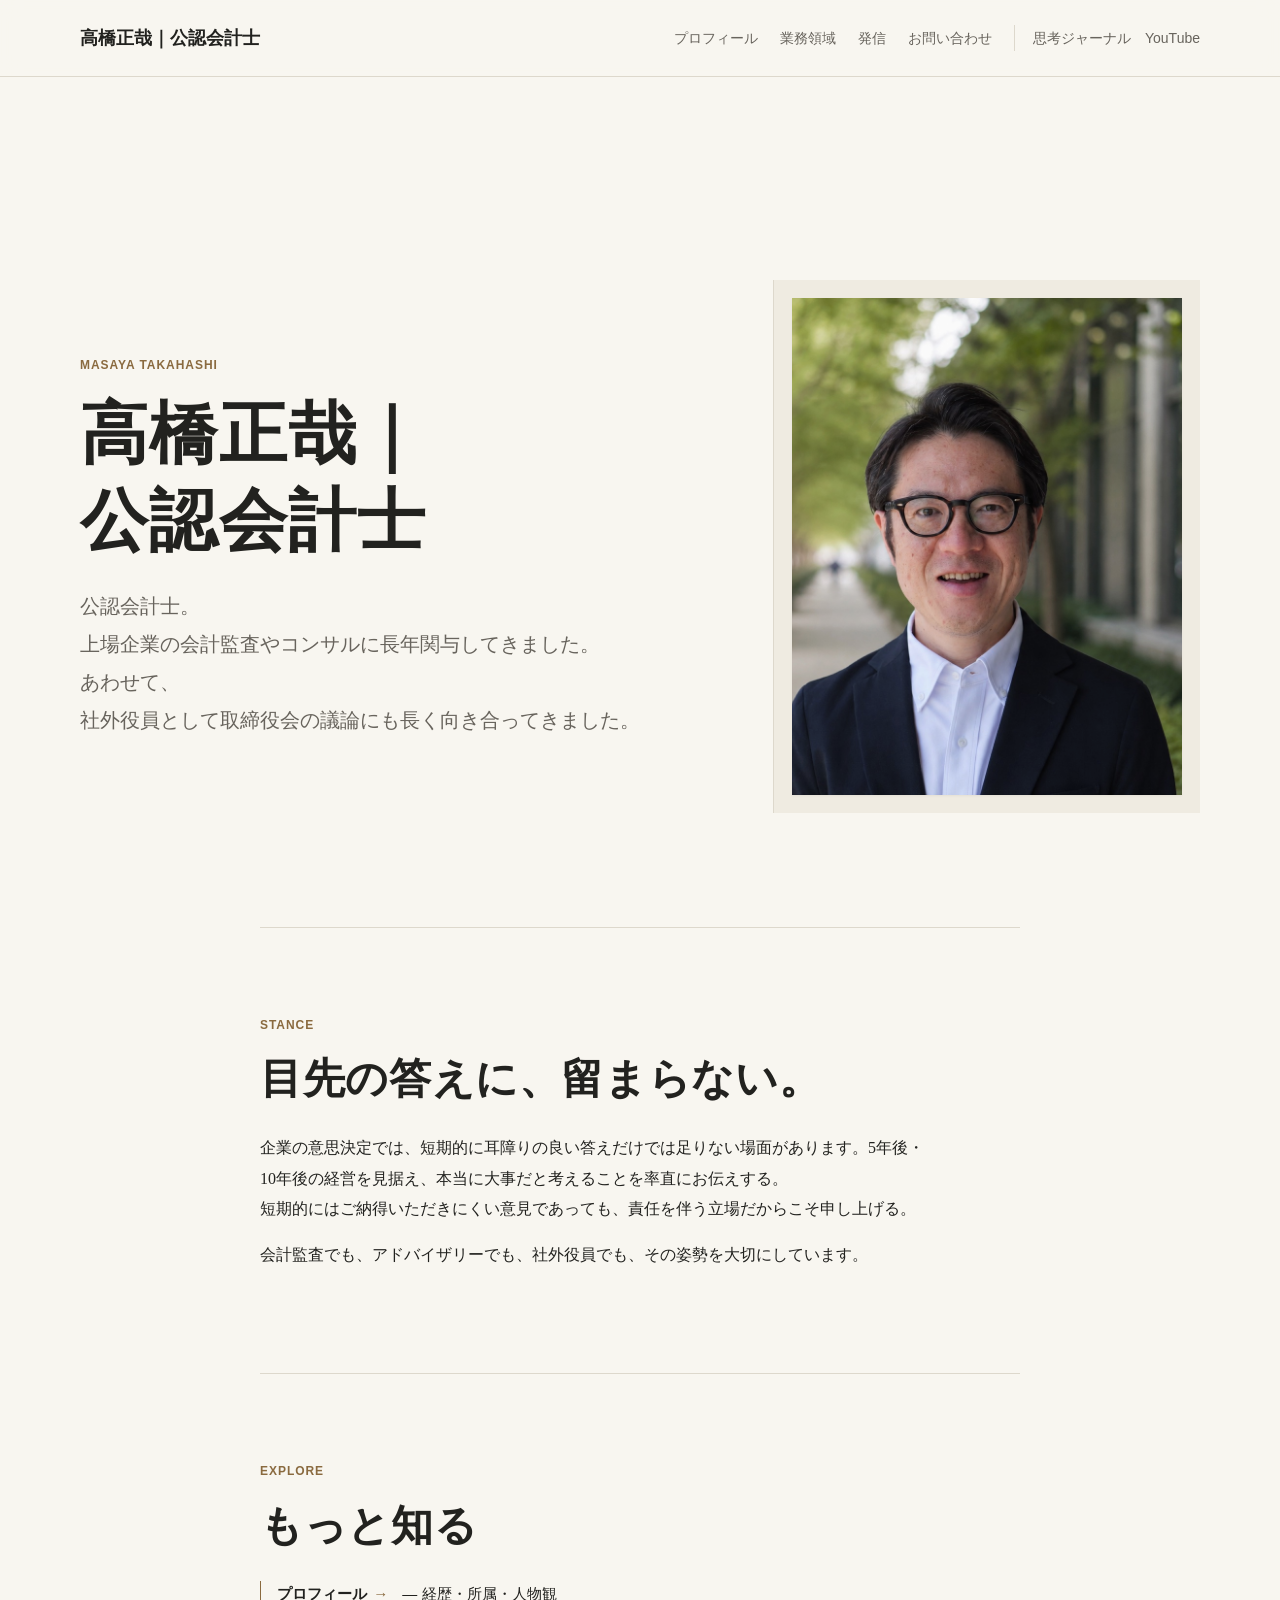
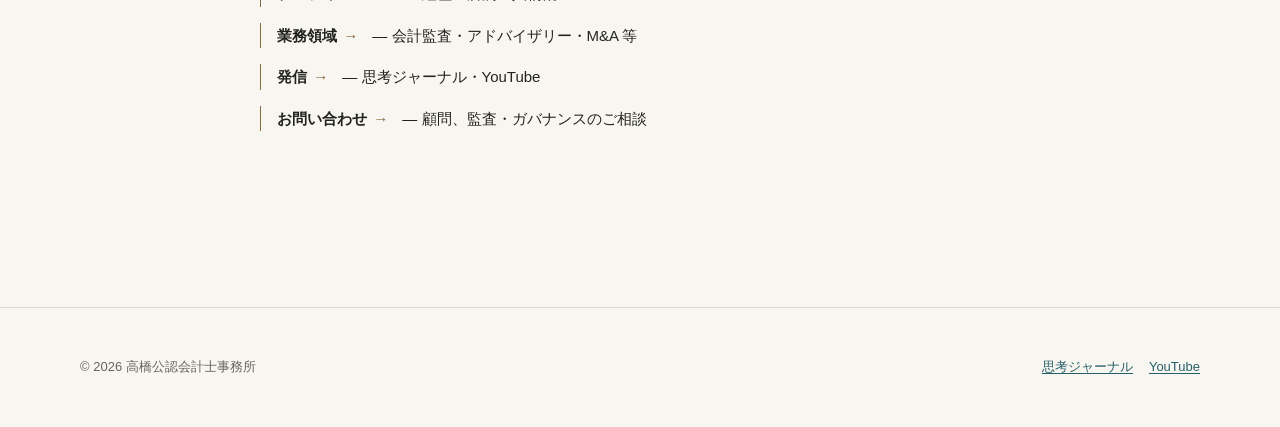
==== index.html @ 7192d239 "OGP画像追加" ====
<!DOCTYPE html>
<html lang="ja">
<head>
  <meta charset="UTF-8">
  <meta name="viewport" content="width=device-width, initial-scale=1.0">
  <meta name="description" content="公認会計士・高橋正哉の公式サイト。上場企業の会計監査やコンサルに長年関与してきました。あわせて、社外役員として取締役会の議論にも長く向き合ってきました。">
  <meta name="author" content="高橋正哉">
  <meta property="og:site_name" content="高橋正哉｜公認会計士">
  <meta property="og:type" content="website">
  <meta property="og:title" content="高橋正哉｜公認会計士">
  <meta property="og:description" content="公認会計士・高橋正哉の公式サイト。上場企業の会計監査やコンサルに長年関与してきました。あわせて、社外役員として取締役会の議論にも長く向き合ってきました。">
  <meta property="og:url" content="https://www.cpa-tm.com/">
  <meta property="og:image" content="https://www.cpa-tm.com/assets/img/ogp-default.png">
  <meta property="og:image:secure_url" content="https://www.cpa-tm.com/assets/img/ogp-default.png">
  <meta property="og:image:type" content="image/png">
  <meta property="og:image:width" content="1200">
  <meta property="og:image:height" content="630">
  <meta property="og:image:alt" content="高橋正哉｜公認会計士／監査法人代表社員">
  <meta property="og:locale" content="ja_JP">
  <meta name="twitter:card" content="summary_large_image">
  <meta name="twitter:title" content="高橋正哉｜公認会計士">
  <meta name="twitter:description" content="公認会計士・高橋正哉の公式サイト。上場企業の会計監査やコンサルに長年関与してきました。あわせて、社外役員として取締役会の議論にも長く向き合ってきました。">
  <meta name="twitter:image" content="https://www.cpa-tm.com/assets/img/ogp-default.png">
  <link rel="canonical" href="https://www.cpa-tm.com/">
  <link rel="icon" href="assets/img/favicon.svg" type="image/svg+xml">
  <link rel="stylesheet" href="assets/css/styles.css">
  <title>高橋正哉｜公認会計士</title>
  <script type="application/ld+json">
  {
    "@context": "https://schema.org",
    "@graph": [
      {
        "@type": "Person",
        "@id": "https://www.cpa-tm.com/#person",
        "name": "高橋 正哉",
        "alternateName": "Masaya Takahashi",
        "jobTitle": "公認会計士",
        "description": "公認会計士。上場企業の会計監査やコンサルに長年関与してきました。あわせて、社外役員として取締役会の議論にも長く向き合ってきました。",
        "affiliation": [
          {"@type": "Organization", "name": "新月有限責任監査法人"},
          {"@type": "Organization", "name": "高橋公認会計士事務所"},
          {"@type": "Organization", "name": "同志社大学 技術・企業・国際競争力研究センター"}
        ],
        "memberOf": {
          "@type": "Organization",
          "name": "株式会社サカイ引越センター",
          "description": "社外取締役（監査等委員）2020年〜現在"
        },
        "knowsAbout": [
          "コーポレートガバナンス",
          "コーポレートガバナンス・コード",
          "資本コスト経営",
          "上場会社監査",
          "上場準備支援",
          "監査等委員会設置会社",
          "M&A",
          "財務デューデリジェンス",
          "企業価値評価",
          "外食産業",
          "店舗ビジネス",
          "SaaS",
          "運送業",
          "精密機器"
        ],
        "url": "https://www.cpa-tm.com/",
        "sameAs": [
          "https://blog.cpa-tm.com/",
          "https://www.youtube.com/@cpa-tm"
        ]
      },
      {
        "@type": "WebSite",
        "@id": "https://www.cpa-tm.com/#website",
        "name": "高橋正哉｜公認会計士",
        "url": "https://www.cpa-tm.com/",
        "inLanguage": "ja",
        "author": {"@id": "https://www.cpa-tm.com/#person"}
      }
    ]
  }
  </script>
</head>
<body>
  <header class="site-header">
    <div class="site-header-inner">
      <a class="site-title" href="index.html" aria-current="page">高橋正哉｜公認会計士</a>
      <nav class="site-nav" aria-label="主要ナビゲーション">
        <a href="about.html">プロフィール</a>
        <a href="practice.html">業務領域</a>
        <a href="media.html">発信</a>
        <a href="contact.html">お問い合わせ</a>
        <span class="external-links">
          <a href="https://blog.cpa-tm.com/">思考ジャーナル</a>
          <a href="https://www.youtube.com/@cpa-tm">YouTube</a>
        </span>
      </nav>
    </div>
  </header>

  <main class="page-main">
    <section class="hero wide-container" aria-labelledby="hero-title">
      <div class="hero-copy">
        <p class="eyebrow">Masaya Takahashi</p>
        <h1 class="hero-title" id="hero-title">高橋正哉｜公認会計士</h1>
        <p class="lead">公認会計士。上場企業の会計監査やコンサルに長年関与してきました。あわせて、社外役員として取締役会の議論にも長く向き合ってきました。</p>
      </div>
      <figure class="portrait-panel">
        <img src="assets/img/portrait.jpg" alt="公認会計士 高橋正哉のポートレート">
      </figure>
    </section>

    <section class="section-block content-container" aria-labelledby="stance-title">
      <p class="eyebrow">Stance</p>
      <h2 class="section-title" id="stance-title">目先の答えに、留まらない。</h2>
      <p>企業の意思決定では、短期的に耳障りの良い答えだけでは足りない場面があります。5年後・10年後の経営を見据え、本当に大事だと考えることを率直にお伝えする。短期的にはご納得いただきにくい意見であっても、責任を伴う立場だからこそ申し上げる。</p>
      <p>会計監査でも、アドバイザリーでも、社外役員でも、その姿勢を大切にしています。</p>
    </section>

    <section class="section-block content-container" aria-labelledby="explore-title">
      <p class="eyebrow">Explore</p>
      <h2 class="section-title" id="explore-title">もっと知る</h2>
      <ul class="explore-list">
        <li><a class="text-link" href="about.html">プロフィール</a> — 経歴・所属・人物観</li>
        <li><a class="text-link" href="practice.html">業務領域</a> — 会計監査・アドバイザリー・M&A 等</li>
        <li><a class="text-link" href="media.html">発信</a> — 思考ジャーナル・YouTube</li>
        <li><a class="text-link" href="contact.html">お問い合わせ</a> — 顧問、監査・ガバナンスのご相談</li>
      </ul>
    </section>
  </main>

  <footer class="site-footer">
    <div class="site-footer-inner">
      <p>&copy; 2026 高橋公認会計士事務所</p>
      <div class="footer-links">
        <a href="https://blog.cpa-tm.com/">思考ジャーナル</a>
        <a href="https://www.youtube.com/@cpa-tm">YouTube</a>
      </div>
    </div>
  </footer>
</body>
</html>
---- assets/css/styles.css ----
:root {
  --page: #f8f6f0;
  --surface: #ffffff;
  --text: #22221f;
  --muted: #68645d;
  --border: #ddd8cc;
  --subtle: #efebe1;
  --accent: #8a6a3f;
  --link: #275f68;
  --ink: #111111;
  --sans: "Hiragino Sans", "Yu Gothic", YuGothic, Meiryo, sans-serif;
  --serif: "Hiragino Mincho ProN", "Yu Mincho", YuMincho, "Noto Serif JP", serif;
  --wide: 1120px;
  --content: 760px;
  --gutter: clamp(20px, 5vw, 56px);
}

*,
*::before,
*::after {
  box-sizing: border-box;
}

[hidden] {
  display: none !important;
}

html {
  scroll-behavior: smooth;
}

body {
  margin: 0;
  background: var(--page);
  color: var(--text);
  font-family: var(--serif);
  font-size: 16px;
  line-height: 1.9;
  word-break: keep-all;
  overflow-wrap: break-word;
  line-break: strict;
  text-rendering: optimizeLegibility;
}

img,
svg {
  display: block;
  max-width: 100%;
}

a {
  color: var(--link);
  text-decoration-thickness: 1px;
  text-underline-offset: 0.18em;
}

a:hover {
  color: var(--accent);
}

button,
input,
textarea,
select {
  font: inherit;
}

.site-header,
.site-footer {
  padding-inline: var(--gutter);
}

.site-header {
  position: sticky;
  top: 0;
  z-index: 10;
  border-bottom: 1px solid var(--border);
  background: rgba(248, 246, 240, 0.94);
  backdrop-filter: blur(10px);
}

.site-header-inner,
.site-footer-inner,
.wide-container {
  width: min(100%, var(--wide), calc(100vw - (2 * var(--gutter))));
  margin-inline: auto;
}

.content-container {
  width: min(100%, var(--content), calc(100vw - (2 * var(--gutter))));
  margin-inline: auto;
  min-width: 0;
}

.site-header-inner {
  display: flex;
  align-items: center;
  justify-content: space-between;
  min-height: 76px;
  gap: 28px;
}

.site-title {
  color: var(--text);
  font-family: var(--serif);
  font-size: 18px;
  font-weight: 700;
  text-decoration: none;
  white-space: nowrap;
}

.site-nav {
  display: flex;
  align-items: center;
  gap: 22px;
  font-family: var(--sans);
  font-size: 14px;
  min-width: 0;
}

.site-nav a {
  color: var(--muted);
  text-decoration: none;
}

.site-nav a:hover,
.site-nav a[aria-current="page"] {
  color: var(--text);
}

.external-links {
  display: flex;
  gap: 14px;
  padding-left: 18px;
  border-left: 1px solid var(--border);
}

.page-main {
  padding: clamp(44px, 7vw, 92px) var(--gutter);
}

.hero {
  display: grid;
  grid-template-columns: minmax(0, 1.02fr) minmax(280px, 0.72fr);
  align-items: center;
  gap: clamp(38px, 7vw, 88px);
  min-height: calc(100vh - 140px);
}

.hero-copy {
  max-width: 760px;
  min-width: 0;
}

.eyebrow {
  margin: 0 0 14px;
  color: var(--accent);
  font-family: var(--sans);
  font-size: 12px;
  font-weight: 700;
  letter-spacing: 0.08em;
  text-transform: uppercase;
}

.page-title,
.hero-title {
  margin: 0;
  font-size: clamp(34px, 6vw, 68px);
  font-weight: 700;
  line-height: 1.28;
  letter-spacing: 0.02em;
}

.hero-position {
  margin: 22px 0 0;
  font-family: var(--serif);
  font-size: clamp(22px, 3.2vw, 34px);
  font-weight: 700;
  line-height: 1.45;
}

.lead {
  margin: 22px 0 0;
  color: var(--muted);
  font-size: clamp(17px, 2.2vw, 20px);
  line-height: 1.9;
}

.hero-actions,
.link-row {
  display: flex;
  flex-wrap: wrap;
  gap: 12px 22px;
  margin-top: 32px;
  font-family: var(--sans);
  font-size: 14px;
}

.text-link {
  color: var(--text);
  font-weight: 700;
  text-decoration: none;
}

.text-link::after {
  content: " →";
  color: var(--accent);
  margin-left: 2px;
}

.portrait-panel {
  align-self: center;
  aspect-ratio: 4 / 5;
  min-width: 0;
  max-height: min(720px, calc(100vh - 170px));
  margin: 0;
  padding: 18px;
  border-left: 1px solid var(--border);
  background: var(--subtle);
}

.portrait-panel img {
  width: 100%;
  height: 100%;
  object-fit: cover;
  object-position: 52% 48%;
  filter: saturate(0.92) contrast(0.98);
  box-shadow: 0 1px 2px rgba(34, 34, 31, 0.06);
}

.section-block {
  padding-block: clamp(48px, 7vw, 86px);
  border-top: 1px solid var(--border);
}

.section-title {
  margin: 0 0 24px;
  font-size: clamp(26px, 3.6vw, 42px);
  line-height: 1.4;
  letter-spacing: 0.015em;
}

.section-lead {
  color: var(--muted);
  font-size: 18px;
}

.fact-list,
.simple-list,
.explore-list {
  display: grid;
  gap: 16px;
  margin: 26px 0 0;
  padding: 0;
  list-style: none;
}

.fact-list li,
.simple-list li,
.explore-list li {
  padding-left: 16px;
  border-left: 1px solid var(--accent);
}

.explore-list li {
  font-family: var(--sans);
  font-size: 15px;
  line-height: 1.7;
}

.explore-list a {
  color: var(--text);
  font-weight: 700;
  text-decoration: none;
  margin-right: 6px;
}

.explore-list a::after {
  content: " →";
  color: var(--accent);
  margin-right: 4px;
}

.split-section {
  display: grid;
  grid-template-columns: minmax(220px, 0.42fr) minmax(0, 1fr);
  gap: clamp(28px, 5vw, 64px);
}

.data-table {
  width: 100%;
  margin-top: 22px;
  border-collapse: collapse;
  font-family: var(--sans);
  font-size: 14px;
}

.data-table th,
.data-table td {
  padding: 13px 12px;
  border-bottom: 1px solid var(--border);
  text-align: left;
  vertical-align: top;
}

.data-table th {
  width: 30%;
  color: var(--muted);
  font-weight: 700;
}

.meta-grid {
  display: grid;
  grid-template-columns: repeat(2, minmax(0, 1fr));
  gap: 14px;
  margin-top: 26px;
}

.meta-item {
  border-top: 1px solid var(--border);
  padding-top: 14px;
}

.meta-label {
  display: block;
  color: var(--accent);
  font-family: var(--sans);
  font-size: 12px;
  font-weight: 700;
}

.meta-value {
  display: block;
  margin-top: 4px;
}

.contact-form {
  display: grid;
  gap: 18px;
  margin-top: 28px;
  min-width: 0;
}

.form-grid {
  display: grid;
  grid-template-columns: repeat(2, minmax(0, 1fr));
  gap: 18px;
  min-width: 0;
}

.field {
  display: grid;
  gap: 7px;
  font-family: var(--sans);
  font-size: 14px;
  min-width: 0;
}

.field.full {
  grid-column: 1 / -1;
}

.form-honeypot {
  position: absolute;
  left: -9999px;
  width: 1px;
  height: 1px;
  overflow: hidden;
}

.field input,
.field select,
.field textarea {
  min-width: 0;
  max-width: 100%;
  width: 100%;
  border: 1px solid var(--border);
  border-radius: 0;
  background: var(--surface);
  color: var(--text);
  padding: 12px 13px;
}

.field textarea {
  min-height: 160px;
  resize: vertical;
}

.form-note {
  margin: 0;
  color: var(--muted);
  font-family: var(--sans);
  font-size: 13px;
}

.form-status {
  margin: 0;
  color: #9a2e22;
  font-family: var(--sans);
  font-size: 13px;
  font-weight: 700;
}

.thanks-panel {
  border-top: 1px solid var(--border);
  margin-top: 34px;
  padding-top: clamp(28px, 5vw, 44px);
}

.thanks-actions {
  display: flex;
  flex-wrap: wrap;
  align-items: center;
  gap: 16px 22px;
  margin-top: 30px;
}

.note {
  color: var(--muted);
  font-family: var(--sans);
  font-size: 13px;
}

.button {
  display: inline-block;
  width: fit-content;
  border: 1px solid var(--text);
  background: var(--text);
  color: var(--surface);
  cursor: pointer;
  font-family: var(--sans);
  font-size: 14px;
  font-weight: 700;
  padding: 12px 18px;
  text-decoration: none;
}

.button:hover {
  border-color: var(--accent);
  background: var(--accent);
}

.button:disabled {
  border-color: var(--border);
  background: var(--muted);
  cursor: wait;
}

.site-footer {
  border-top: 1px solid var(--border);
  padding-block: 34px;
}

.site-footer-inner {
  display: flex;
  flex-wrap: wrap;
  align-items: center;
  justify-content: space-between;
  gap: 18px;
  color: var(--muted);
  font-family: var(--sans);
  font-size: 13px;
}

.footer-links {
  display: flex;
  flex-wrap: wrap;
  gap: 16px;
}

.last-updated {
  margin-top: 28px;
  color: var(--muted);
  font-family: var(--sans);
  font-size: 13px;
}

@media (max-width: 860px) {
  .site-header-inner {
    align-items: flex-start;
    flex-direction: column;
    padding-block: 18px;
  }

  .site-nav {
    align-items: flex-start;
    flex-wrap: wrap;
    gap: 12px 16px;
  }

  .external-links {
    border-left: 0;
    padding-left: 0;
  }

  .hero,
  .split-section {
    grid-template-columns: 1fr;
  }

  .portrait-panel {
    width: min(100%, 520px);
    justify-self: center;
    border-left: 0;
  }

  .form-grid,
  .meta-grid {
    grid-template-columns: 1fr;
  }
}

@media (max-width: 520px) {
  body {
    font-size: 15px;
  }

  .content-container,
  .wide-container {
    width: min(100%, 342px);
    margin-inline: 0;
  }

  .site-header-inner {
    gap: 14px;
    min-height: 0;
  }

  .site-nav {
    width: 100%;
    gap: 10px 14px;
    font-size: 13px;
  }

  .page-main {
    padding-top: 34px;
  }

  .page-title,
  .hero-title {
    font-size: 30px;
    line-height: 1.32;
  }

  .hero-position {
    font-size: 20px;
    line-height: 1.55;
  }

  .lead {
    font-size: 16px;
  }

  .content-container,
  .lead,
  .content-container p,
  .field span,
  .form-note {
    word-break: normal;
    overflow-wrap: anywhere;
  }

  .portrait-panel {
    width: 100%;
  }
}
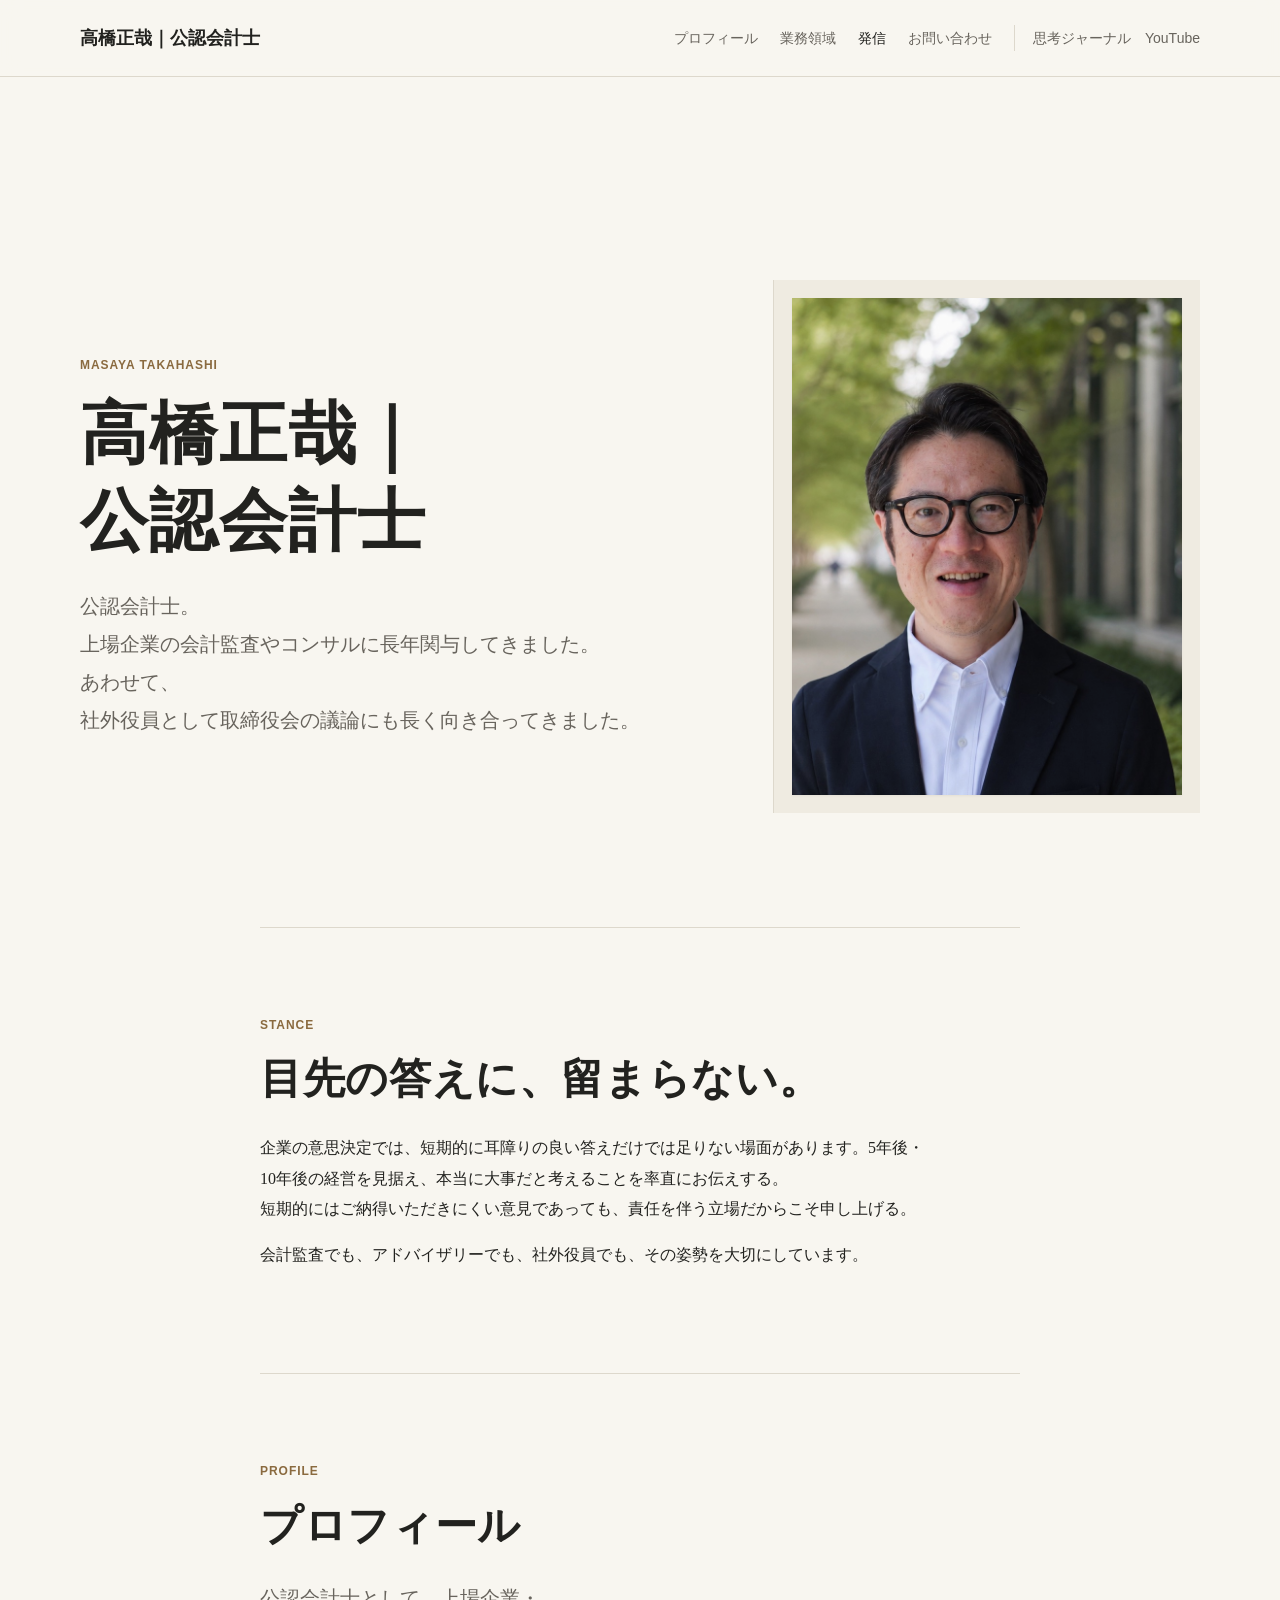
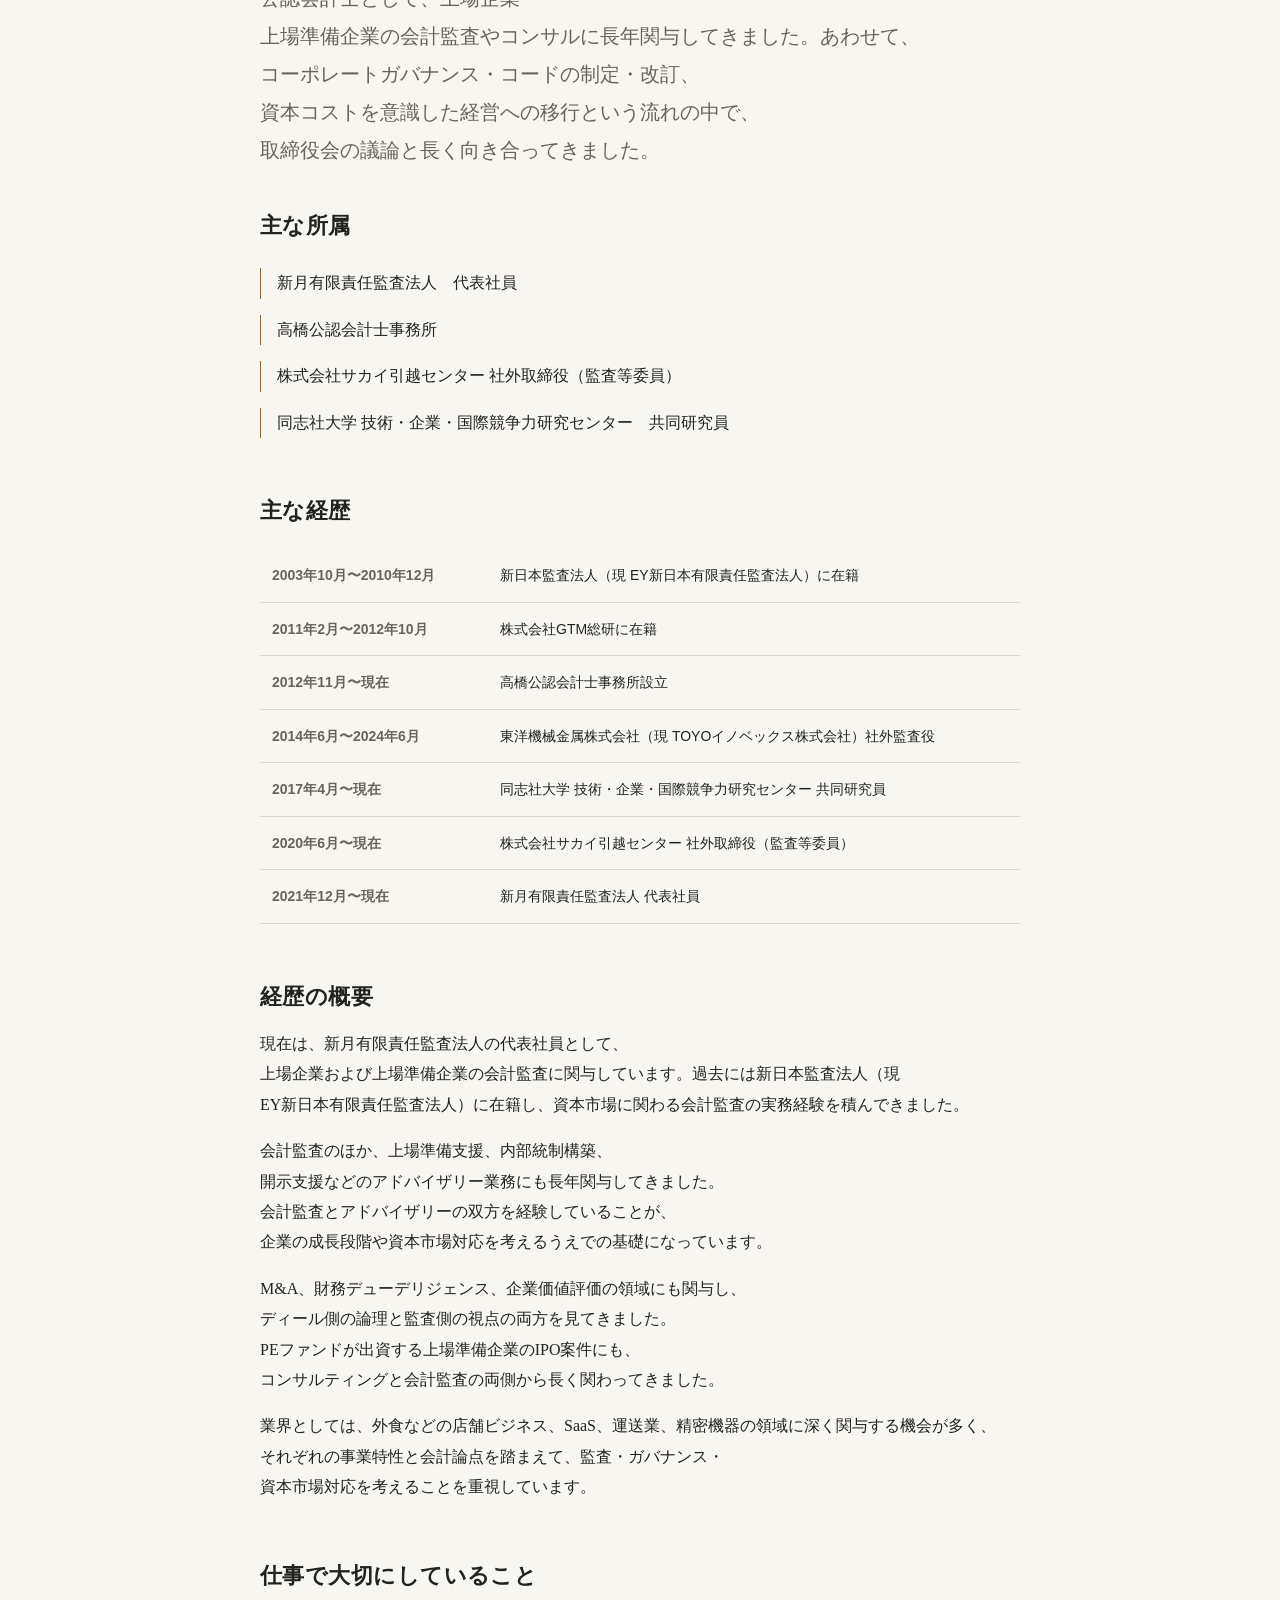
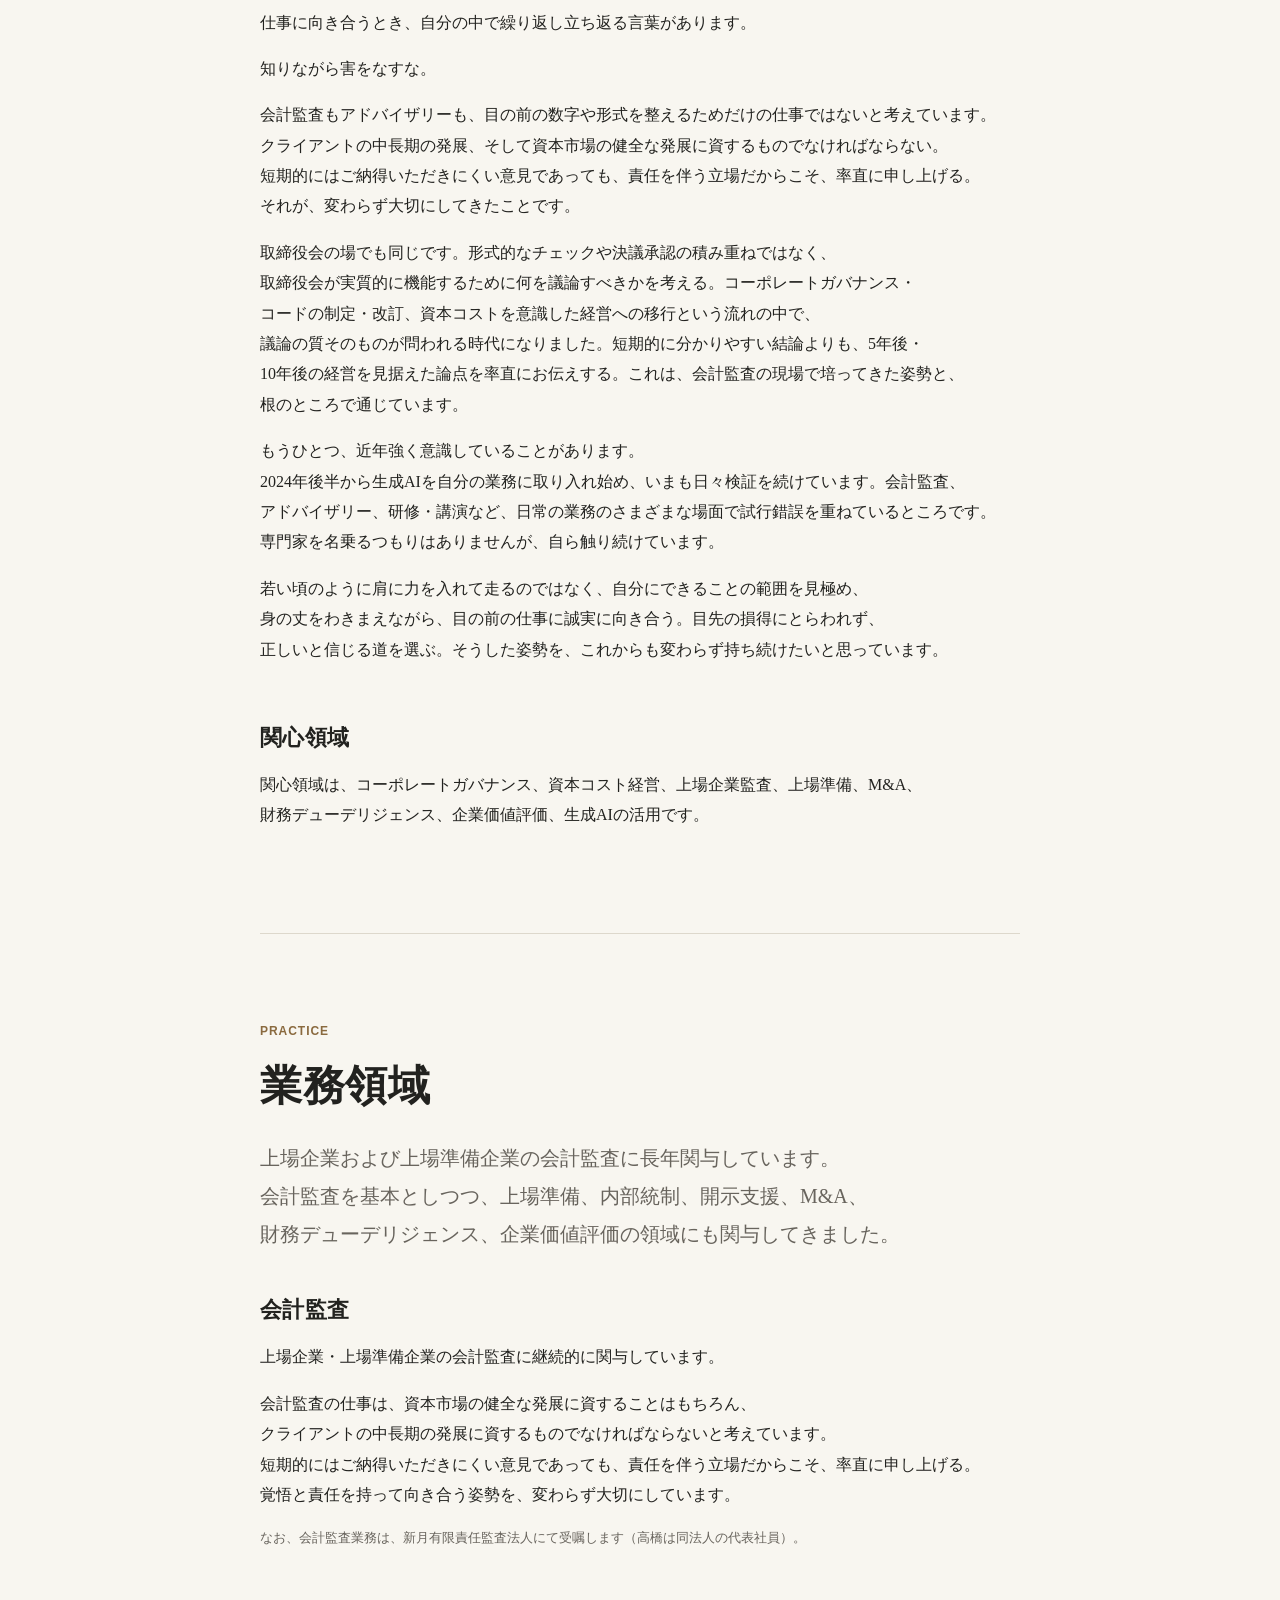
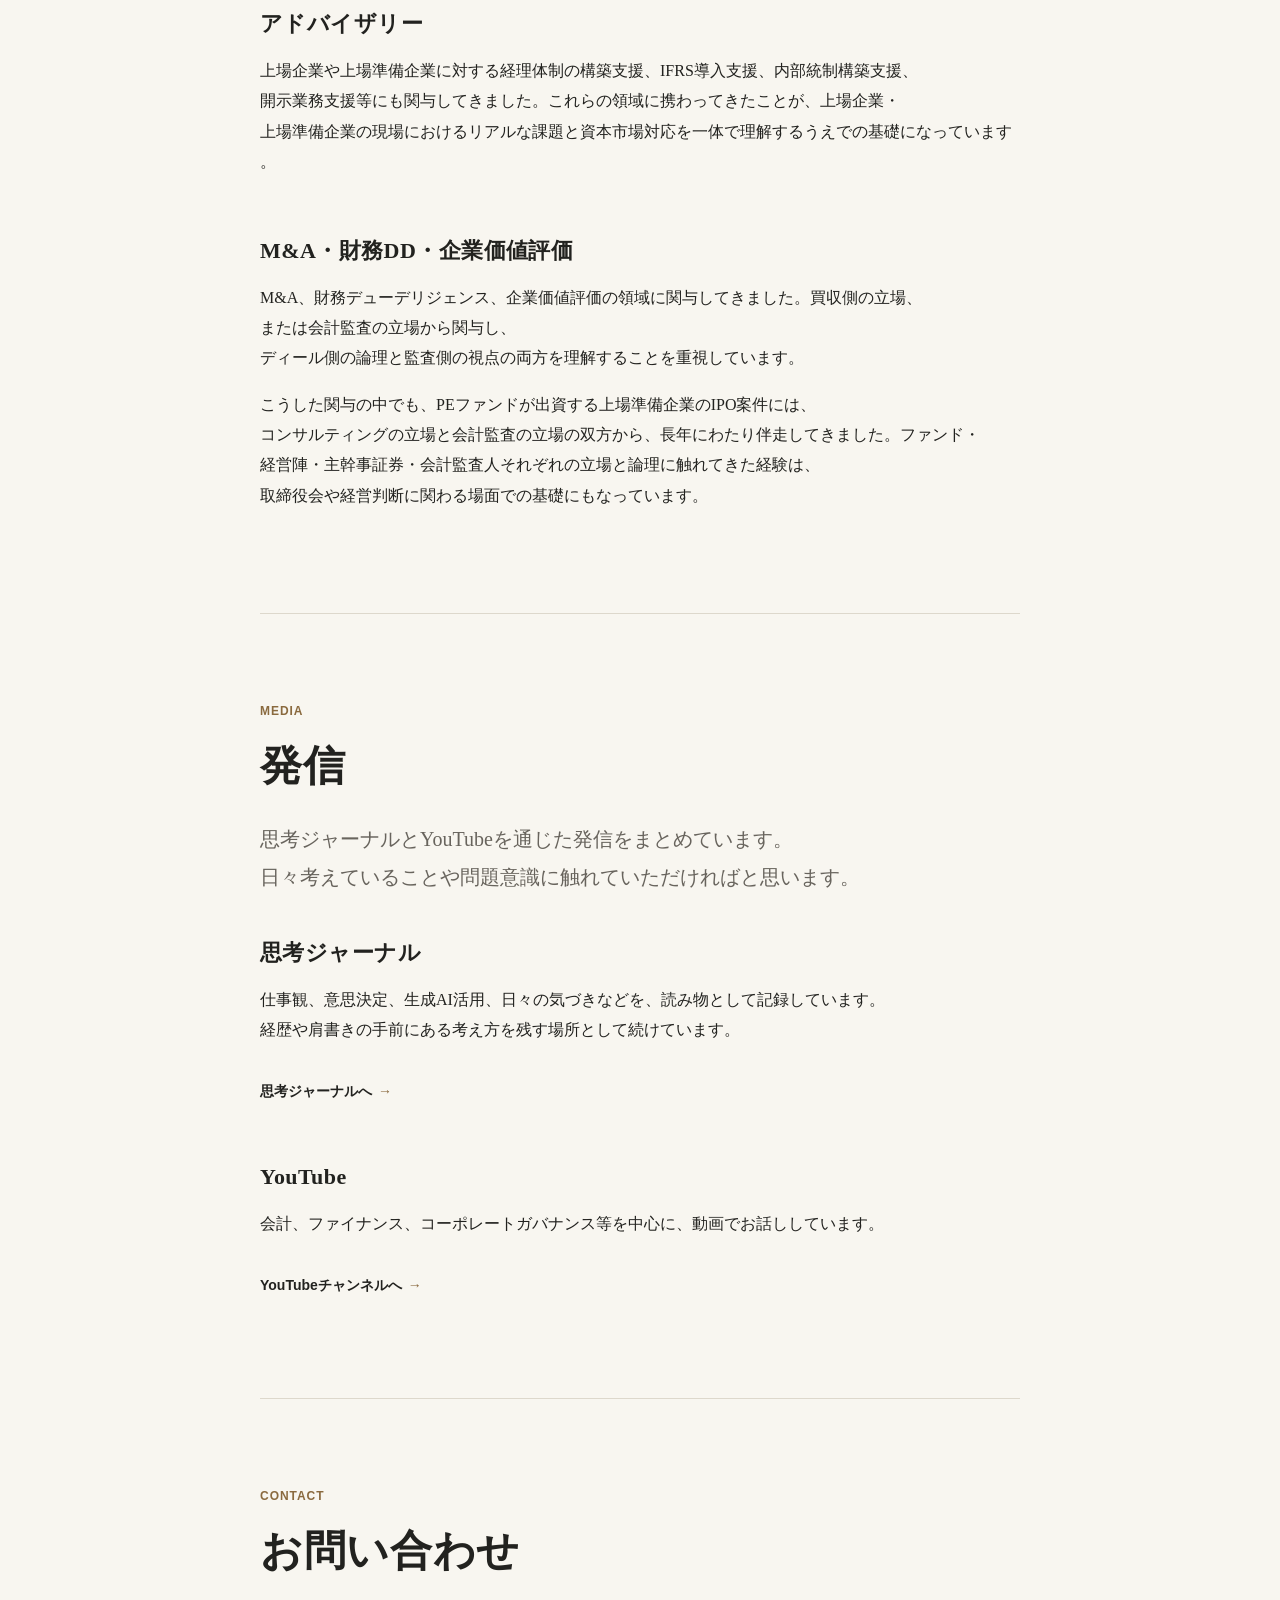
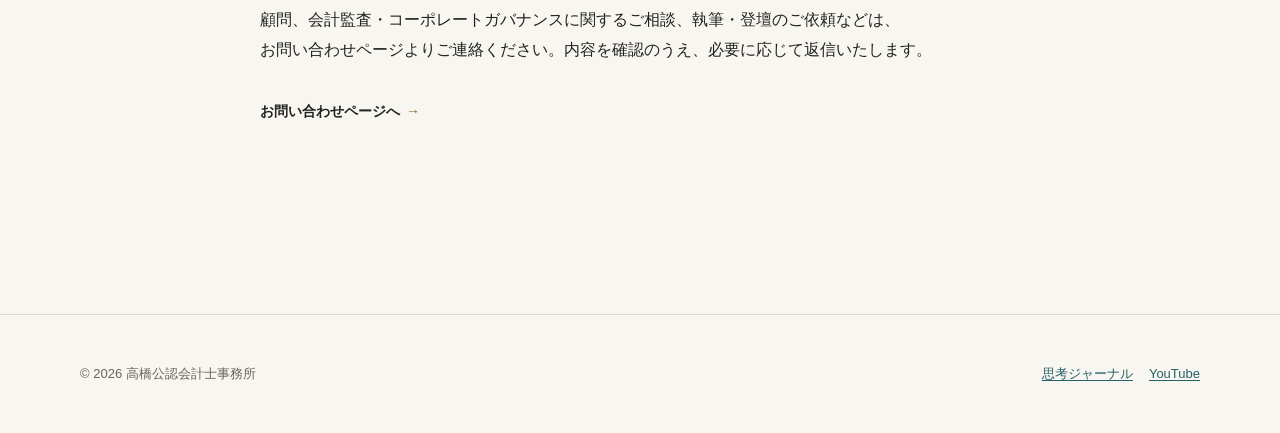
==== commit dd3a28aa: "サイトを1ページ構成に統合（プロフィール/業務領域/発信） - index.html に #profile/#practice/#media を統合（文面は完成稿のまま） - ナビをページ内アンカー化" ====
--- a/index.html
+++ b/index.html
@@ -3,6 +3,14 @@
 <head>
   <meta charset="UTF-8">
   <meta name="viewport" content="width=device-width, initial-scale=1.0">
+  <!-- Google tag (gtag.js) -->
+  <script async src="https://www.googletagmanager.com/gtag/js?id=G-ZWQXEYSD6H"></script>
+  <script>
+    window.dataLayer = window.dataLayer || [];
+    function gtag(){dataLayer.push(arguments);}
+    gtag('js', new Date());
+    gtag('config', 'G-ZWQXEYSD6H');
+  </script>
   <meta name="description" content="公認会計士・高橋正哉の公式サイト。上場企業の会計監査やコンサルに長年関与してきました。あわせて、社外役員として取締役会の議論にも長く向き合ってきました。">
   <meta name="author" content="高橋正哉">
   <meta property="og:site_name" content="高橋正哉｜公認会計士">
@@ -10,9 +18,9 @@
   <meta property="og:title" content="高橋正哉｜公認会計士">
   <meta property="og:description" content="公認会計士・高橋正哉の公式サイト。上場企業の会計監査やコンサルに長年関与してきました。あわせて、社外役員として取締役会の議論にも長く向き合ってきました。">
   <meta property="og:url" content="https://www.cpa-tm.com/">
-  <meta property="og:image" content="https://www.cpa-tm.com/assets/img/ogp-default.png">
-  <meta property="og:image:secure_url" content="https://www.cpa-tm.com/assets/img/ogp-default.png">
-  <meta property="og:image:type" content="image/png">
+  <meta property="og:image" content="https://www.cpa-tm.com/assets/img/ogp-default.jpg">
+  <meta property="og:image:secure_url" content="https://www.cpa-tm.com/assets/img/ogp-default.jpg">
+  <meta property="og:image:type" content="image/jpeg">
   <meta property="og:image:width" content="1200">
   <meta property="og:image:height" content="630">
   <meta property="og:image:alt" content="高橋正哉｜公認会計士／監査法人代表社員">
@@ -20,7 +28,8 @@
   <meta name="twitter:card" content="summary_large_image">
   <meta name="twitter:title" content="高橋正哉｜公認会計士">
   <meta name="twitter:description" content="公認会計士・高橋正哉の公式サイト。上場企業の会計監査やコンサルに長年関与してきました。あわせて、社外役員として取締役会の議論にも長く向き合ってきました。">
-  <meta name="twitter:image" content="https://www.cpa-tm.com/assets/img/ogp-default.png">
+  <meta name="twitter:image" content="https://www.cpa-tm.com/assets/img/ogp-default.jpg">
+  <meta name="twitter:image:alt" content="高橋正哉｜公認会計士／監査法人代表社員">
   <link rel="canonical" href="https://www.cpa-tm.com/">
   <link rel="icon" href="assets/img/favicon.svg" type="image/svg+xml">
   <link rel="stylesheet" href="assets/css/styles.css">
@@ -69,6 +78,15 @@
         ]
       },
       {
+        "@type": "ProfilePage",
+        "@id": "https://www.cpa-tm.com/#profilepage",
+        "url": "https://www.cpa-tm.com/",
+        "name": "高橋正哉｜公認会計士",
+        "inLanguage": "ja",
+        "mainEntity": {"@id": "https://www.cpa-tm.com/#person"},
+        "isPartOf": {"@id": "https://www.cpa-tm.com/#website"}
+      },
+      {
         "@type": "WebSite",
         "@id": "https://www.cpa-tm.com/#website",
         "name": "高橋正哉｜公認会計士",
@@ -85,9 +103,9 @@
     <div class="site-header-inner">
       <a class="site-title" href="index.html" aria-current="page">高橋正哉｜公認会計士</a>
       <nav class="site-nav" aria-label="主要ナビゲーション">
-        <a href="about.html">プロフィール</a>
-        <a href="practice.html">業務領域</a>
-        <a href="media.html">発信</a>
+        <a href="#profile">プロフィール</a>
+        <a href="#practice">業務領域</a>
+        <a href="#media">発信</a>
         <a href="contact.html">お問い合わせ</a>
         <span class="external-links">
           <a href="https://blog.cpa-tm.com/">思考ジャーナル</a>
@@ -116,15 +134,107 @@
       <p>会計監査でも、アドバイザリーでも、社外役員でも、その姿勢を大切にしています。</p>
     </section>
 
-    <section class="section-block content-container" aria-labelledby="explore-title">
-      <p class="eyebrow">Explore</p>
-      <h2 class="section-title" id="explore-title">もっと知る</h2>
-      <ul class="explore-list">
-        <li><a class="text-link" href="about.html">プロフィール</a> — 経歴・所属・人物観</li>
-        <li><a class="text-link" href="practice.html">業務領域</a> — 会計監査・アドバイザリー・M&A 等</li>
-        <li><a class="text-link" href="media.html">発信</a> — 思考ジャーナル・YouTube</li>
-        <li><a class="text-link" href="contact.html">お問い合わせ</a> — 顧問、監査・ガバナンスのご相談</li>
-      </ul>
+    <section class="section-block content-container page-section" id="profile" aria-labelledby="profile-title">
+      <p class="eyebrow">Profile</p>
+      <h2 class="section-title" id="profile-title">プロフィール</h2>
+      <p class="lead">公認会計士として、上場企業・上場準備企業の会計監査やコンサルに長年関与してきました。あわせて、コーポレートガバナンス・コードの制定・改訂、資本コストを意識した経営への移行という流れの中で、取締役会の議論と長く向き合ってきました。</p>
+
+      <div class="subsection">
+        <h3 class="subsection-title">主な所属</h3>
+        <ul class="simple-list">
+          <li>新月有限責任監査法人　代表社員</li>
+          <li>高橋公認会計士事務所</li>
+          <li>株式会社サカイ引越センター 社外取締役（監査等委員）</li>
+          <li>同志社大学 技術・企業・国際競争力研究センター　共同研究員</li>
+        </ul>
+      </div>
+
+      <div class="subsection">
+        <h3 class="subsection-title">主な経歴</h3>
+        <table class="data-table">
+          <tbody>
+            <tr><th>2003年10月〜2010年12月</th><td>新日本監査法人（現 EY新日本有限責任監査法人）に在籍</td></tr>
+            <tr><th>2011年2月〜2012年10月</th><td>株式会社GTM総研に在籍</td></tr>
+            <tr><th>2012年11月〜現在</th><td>高橋公認会計士事務所設立</td></tr>
+            <tr><th>2014年6月〜2024年6月</th><td>東洋機械金属株式会社（現 TOYOイノベックス株式会社）社外監査役</td></tr>
+            <tr><th>2017年4月〜現在</th><td>同志社大学 技術・企業・国際競争力研究センター 共同研究員</td></tr>
+            <tr><th>2020年6月〜現在</th><td>株式会社サカイ引越センター 社外取締役（監査等委員）</td></tr>
+            <tr><th>2021年12月〜現在</th><td>新月有限責任監査法人 代表社員</td></tr>
+          </tbody>
+        </table>
+      </div>
+
+      <div class="subsection">
+        <h3 class="subsection-title">経歴の概要</h3>
+        <p>現在は、新月有限責任監査法人の代表社員として、上場企業および上場準備企業の会計監査に関与しています。過去には新日本監査法人（現 EY新日本有限責任監査法人）に在籍し、資本市場に関わる会計監査の実務経験を積んできました。</p>
+        <p>会計監査のほか、上場準備支援、内部統制構築、開示支援などのアドバイザリー業務にも長年関与してきました。会計監査とアドバイザリーの双方を経験していることが、企業の成長段階や資本市場対応を考えるうえでの基礎になっています。</p>
+        <p>M&A、財務デューデリジェンス、企業価値評価の領域にも関与し、ディール側の論理と監査側の視点の両方を見てきました。PEファンドが出資する上場準備企業のIPO案件にも、コンサルティングと会計監査の両側から長く関わってきました。</p>
+        <p>業界としては、外食などの店舗ビジネス、SaaS、運送業、精密機器の領域に深く関与する機会が多く、それぞれの事業特性と会計論点を踏まえて、監査・ガバナンス・資本市場対応を考えることを重視しています。</p>
+      </div>
+
+      <div class="subsection">
+        <h3 class="subsection-title">仕事で大切にしていること</h3>
+        <p>仕事に向き合うとき、自分の中で繰り返し立ち返る言葉があります。</p>
+        <p>知りながら害をなすな。</p>
+        <p>会計監査もアドバイザリーも、目の前の数字や形式を整えるためだけの仕事ではないと考えています。クライアントの中長期の発展、そして資本市場の健全な発展に資するものでなければならない。短期的にはご納得いただきにくい意見であっても、責任を伴う立場だからこそ、率直に申し上げる。それが、変わらず大切にしてきたことです。</p>
+        <p>取締役会の場でも同じです。形式的なチェックや決議承認の積み重ねではなく、取締役会が実質的に機能するために何を議論すべきかを考える。コーポレートガバナンス・コードの制定・改訂、資本コストを意識した経営への移行という流れの中で、議論の質そのものが問われる時代になりました。短期的に分かりやすい結論よりも、5年後・10年後の経営を見据えた論点を率直にお伝えする。これは、会計監査の現場で培ってきた姿勢と、根のところで通じています。</p>
+        <p>もうひとつ、近年強く意識していることがあります。2024年後半から生成AIを自分の業務に取り入れ始め、いまも日々検証を続けています。会計監査、アドバイザリー、研修・講演など、日常の業務のさまざまな場面で試行錯誤を重ねているところです。専門家を名乗るつもりはありませんが、自ら触り続けています。</p>
+        <p>若い頃のように肩に力を入れて走るのではなく、自分にできることの範囲を見極め、身の丈をわきまえながら、目の前の仕事に誠実に向き合う。目先の損得にとらわれず、正しいと信じる道を選ぶ。そうした姿勢を、これからも変わらず持ち続けたいと思っています。</p>
+      </div>
+
+      <div class="subsection">
+        <h3 class="subsection-title">関心領域</h3>
+        <p>関心領域は、コーポレートガバナンス、資本コスト経営、上場企業監査、上場準備、M&A、財務デューデリジェンス、企業価値評価、生成AIの活用です。</p>
+      </div>
+    </section>
+
+    <section class="section-block content-container page-section" id="practice" aria-labelledby="practice-title">
+      <p class="eyebrow">Practice</p>
+      <h2 class="section-title" id="practice-title">業務領域</h2>
+      <p class="lead">上場企業および上場準備企業の会計監査に長年関与しています。会計監査を基本としつつ、上場準備、内部統制、開示支援、M&A、財務デューデリジェンス、企業価値評価の領域にも関与してきました。</p>
+
+      <div class="subsection">
+        <h3 class="subsection-title">会計監査</h3>
+        <p>上場企業・上場準備企業の会計監査に継続的に関与しています。</p>
+        <p>会計監査の仕事は、資本市場の健全な発展に資することはもちろん、クライアントの中長期の発展に資するものでなければならないと考えています。短期的にはご納得いただきにくい意見であっても、責任を伴う立場だからこそ、率直に申し上げる。覚悟と責任を持って向き合う姿勢を、変わらず大切にしています。</p>
+        <p class="note">なお、会計監査業務は、新月有限責任監査法人にて受嘱します（高橋は同法人の代表社員）。</p>
+      </div>
+
+      <div class="subsection">
+        <h3 class="subsection-title">アドバイザリー</h3>
+        <p>上場企業や上場準備企業に対する経理体制の構築支援、IFRS導入支援、内部統制構築支援、開示業務支援等にも関与してきました。これらの領域に携わってきたことが、上場企業・上場準備企業の現場におけるリアルな課題と資本市場対応を一体で理解するうえでの基礎になっています。</p>
+      </div>
+
+      <div class="subsection">
+        <h3 class="subsection-title">M&A・財務DD・企業価値評価</h3>
+        <p>M&A、財務デューデリジェンス、企業価値評価の領域に関与してきました。買収側の立場、または会計監査の立場から関与し、ディール側の論理と監査側の視点の両方を理解することを重視しています。</p>
+        <p>こうした関与の中でも、PEファンドが出資する上場準備企業のIPO案件には、コンサルティングの立場と会計監査の立場の双方から、長年にわたり伴走してきました。ファンド・経営陣・主幹事証券・会計監査人それぞれの立場と論理に触れてきた経験は、取締役会や経営判断に関わる場面での基礎にもなっています。</p>
+      </div>
+    </section>
+
+    <section class="section-block content-container page-section" id="media" aria-labelledby="media-title">
+      <p class="eyebrow">Media</p>
+      <h2 class="section-title" id="media-title">発信</h2>
+      <p class="lead">思考ジャーナルとYouTubeを通じた発信をまとめています。日々考えていることや問題意識に触れていただければと思います。</p>
+
+      <div class="subsection">
+        <h3 class="subsection-title">思考ジャーナル</h3>
+        <p>仕事観、意思決定、生成AI活用、日々の気づきなどを、読み物として記録しています。経歴や肩書きの手前にある考え方を残す場所として続けています。</p>
+        <p class="link-row"><a class="text-link" href="https://blog.cpa-tm.com/">思考ジャーナルへ</a></p>
+      </div>
+
+      <div class="subsection">
+        <h3 class="subsection-title">YouTube</h3>
+        <p>会計、ファイナンス、コーポレートガバナンス等を中心に、動画でお話ししています。</p>
+        <p class="link-row"><a class="text-link" href="https://www.youtube.com/@cpa-tm">YouTubeチャンネルへ</a></p>
+      </div>
+    </section>
+
+    <section class="section-block content-container" aria-labelledby="contact-title">
+      <p class="eyebrow">Contact</p>
+      <h2 class="section-title" id="contact-title">お問い合わせ</h2>
+      <p>顧問、会計監査・コーポレートガバナンスに関するご相談、執筆・登壇のご依頼などは、お問い合わせページよりご連絡ください。内容を確認のうえ、必要に応じて返信いたします。</p>
+      <p class="link-row"><a class="text-link" href="contact.html">お問い合わせページへ</a></p>
     </section>
   </main>
 
@@ -137,5 +247,38 @@
       </div>
     </div>
   </footer>
+
+  <script>
+    (function () {
+      var links = Array.prototype.slice.call(
+        document.querySelectorAll('.site-nav a[href^="#"]')
+      );
+      if (!links.length || !('IntersectionObserver' in window)) {
+        return;
+      }
+      var map = {};
+      links.forEach(function (a) {
+        var id = a.getAttribute('href').slice(1);
+        var section = document.getElementById(id);
+        if (section) {
+          map[id] = a;
+        }
+      });
+      var observer = new IntersectionObserver(function (entries) {
+        entries.forEach(function (entry) {
+          if (entry.isIntersecting) {
+            links.forEach(function (a) { a.classList.remove('is-current'); });
+            var current = map[entry.target.id];
+            if (current) {
+              current.classList.add('is-current');
+            }
+          }
+        });
+      }, { rootMargin: '-45% 0px -50% 0px' });
+      Object.keys(map).forEach(function (id) {
+        observer.observe(document.getElementById(id));
+      });
+    })();
+  </script>
 </body>
 </html>
--- a/assets/css/styles.css
+++ b/assets/css/styles.css
@@ -564,3 +564,34 @@
     width: 100%;
   }
 }
+
+/* --- 1ページ構成：ページ内アンカー・現在地表示・小見出し --- */
+.page-section {
+  scroll-margin-top: 104px;
+}
+
+.site-nav a.is-current {
+  color: var(--text);
+}
+
+.subsection {
+  margin-top: clamp(36px, 5vw, 56px);
+}
+
+.subsection:first-of-type {
+  margin-top: clamp(26px, 4vw, 40px);
+}
+
+.subsection-title {
+  margin: 0 0 12px;
+  font-size: clamp(18px, 2.4vw, 22px);
+  font-weight: 700;
+  line-height: 1.5;
+  letter-spacing: 0.02em;
+}
+
+@media (max-width: 860px) {
+  .page-section {
+    scroll-margin-top: 168px;
+  }
+}
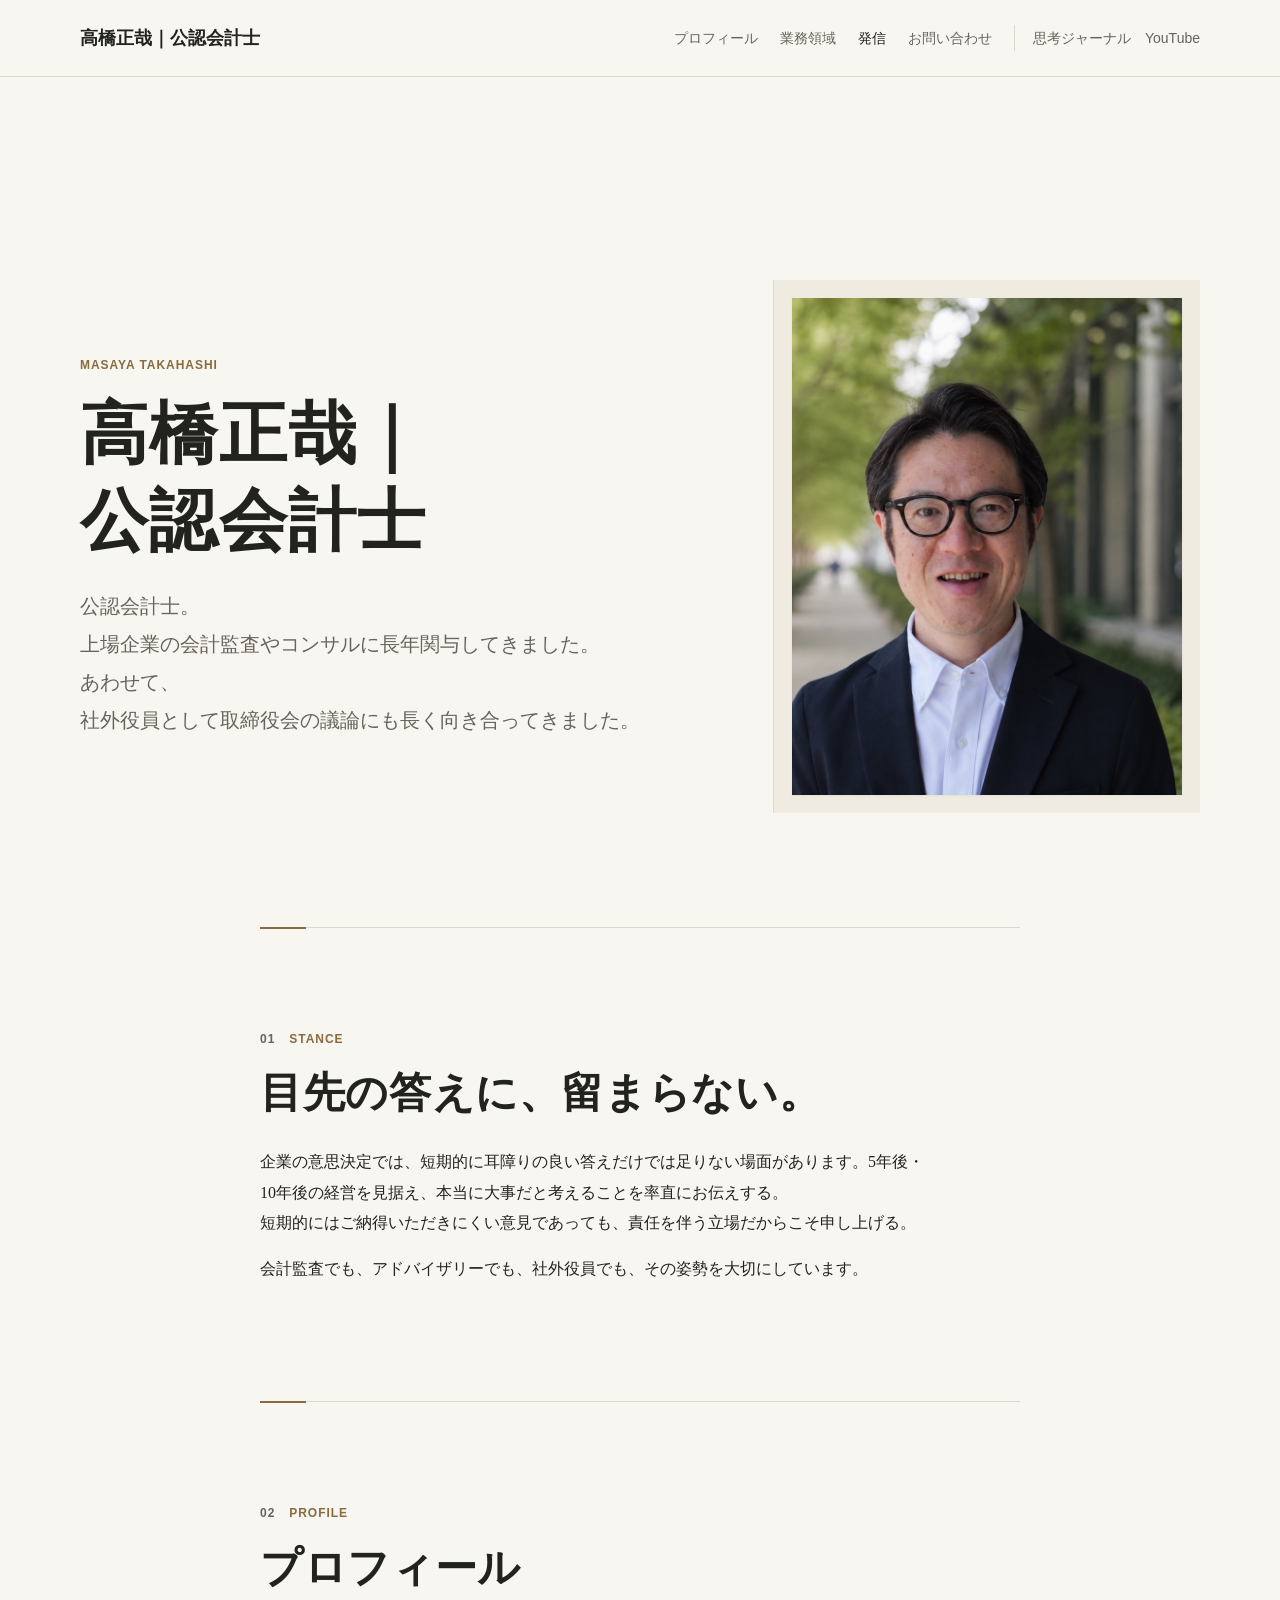
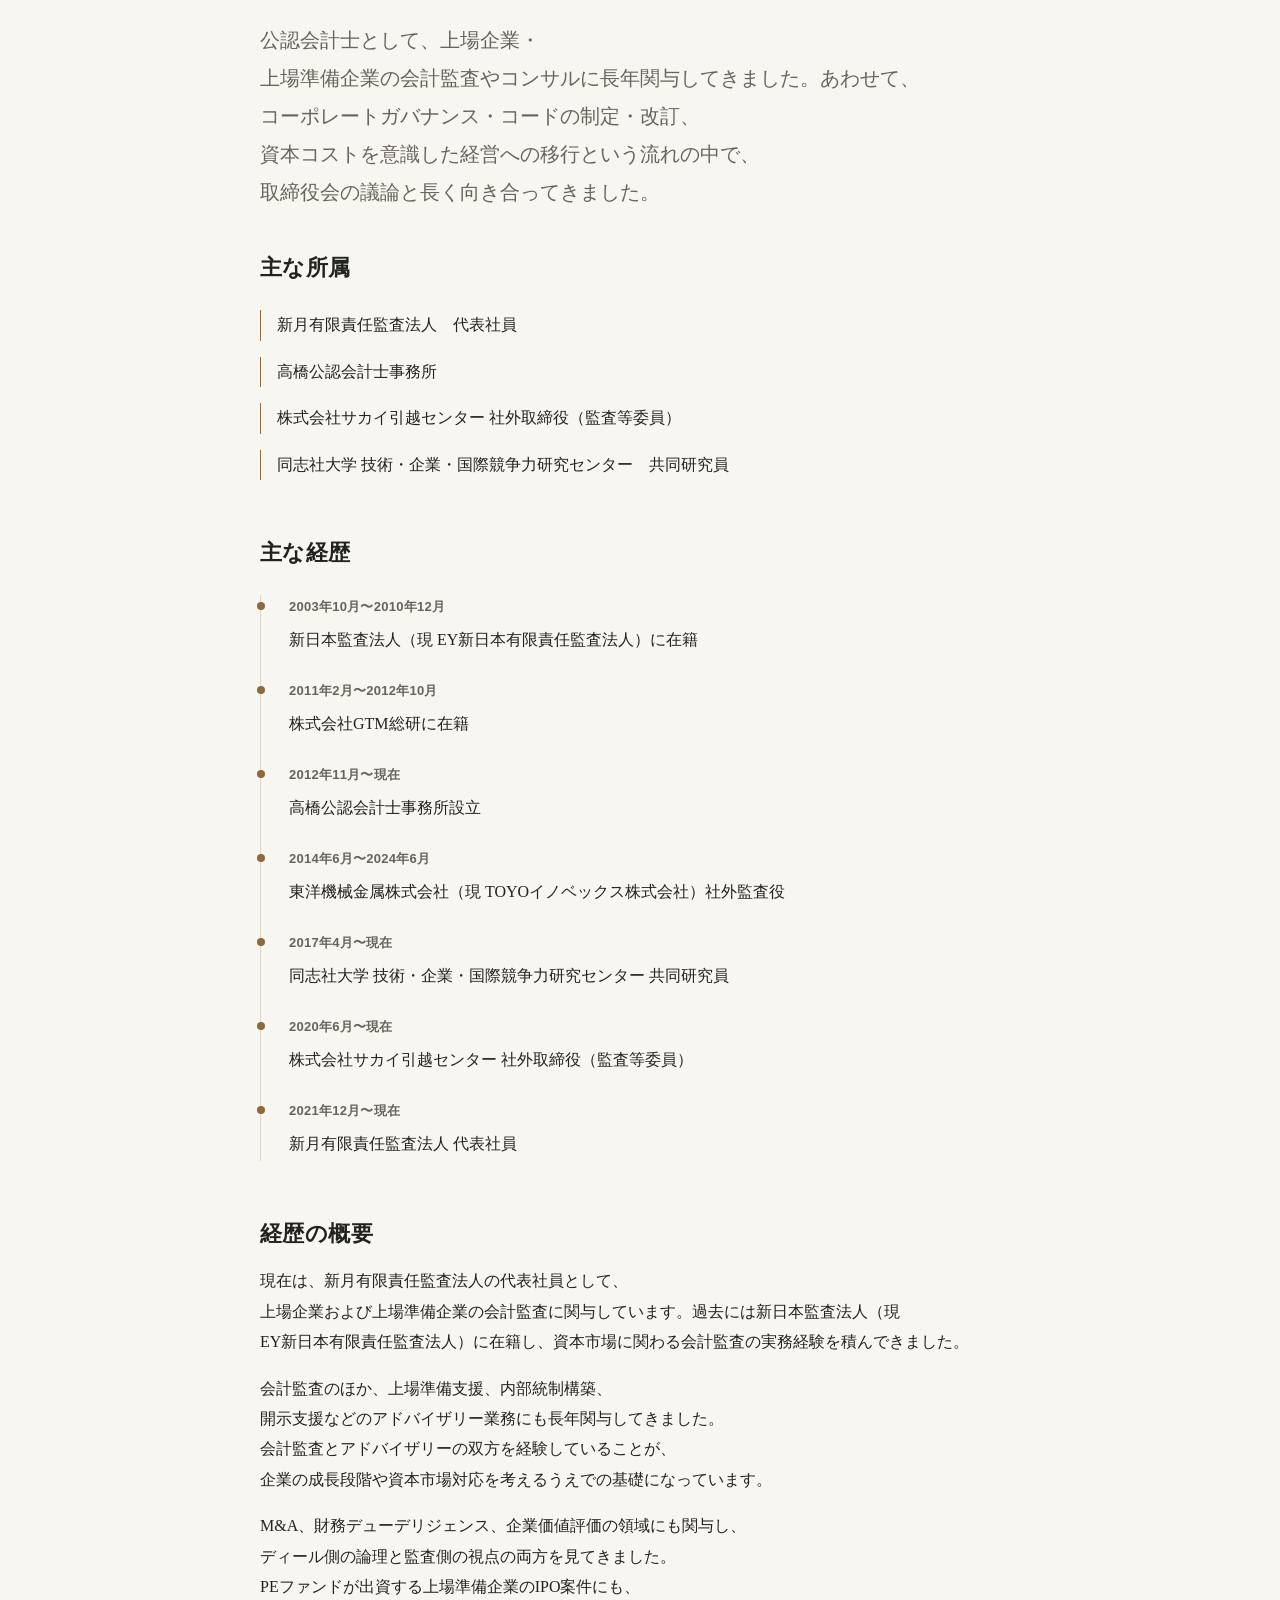
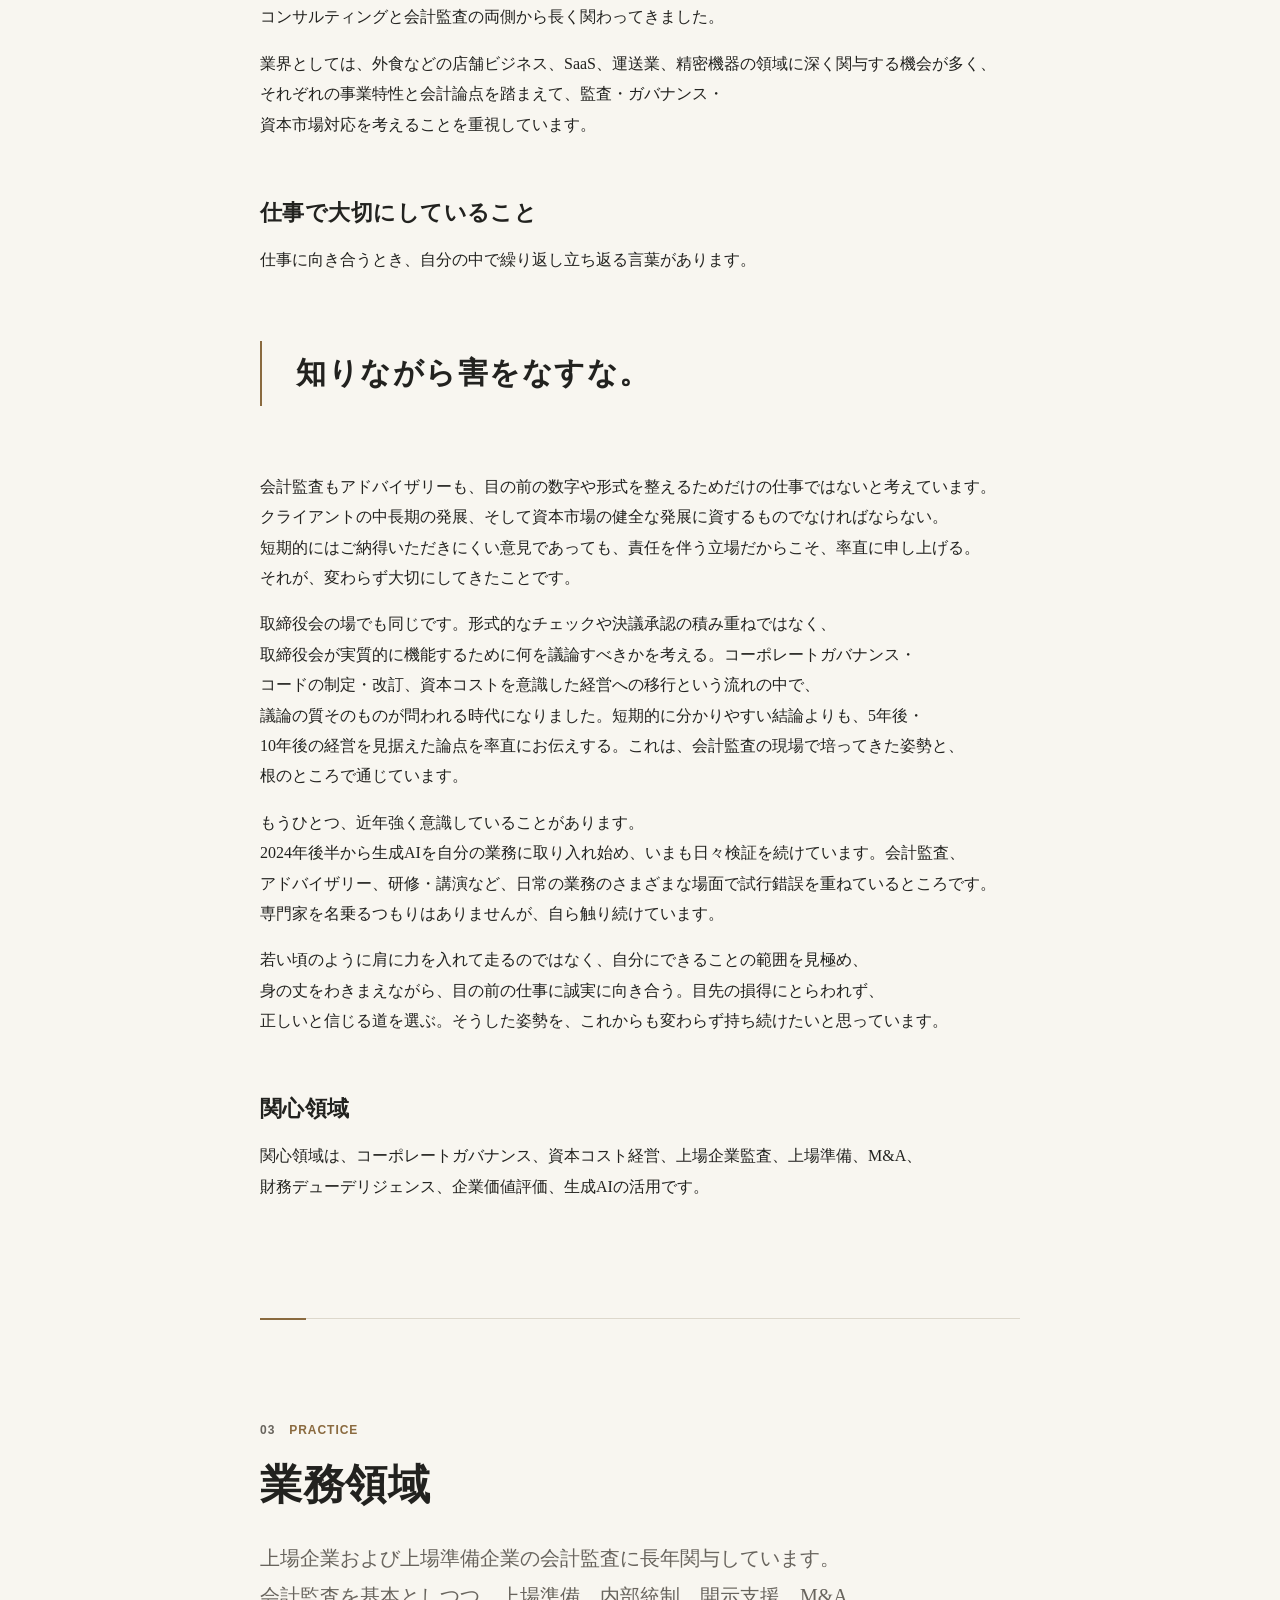
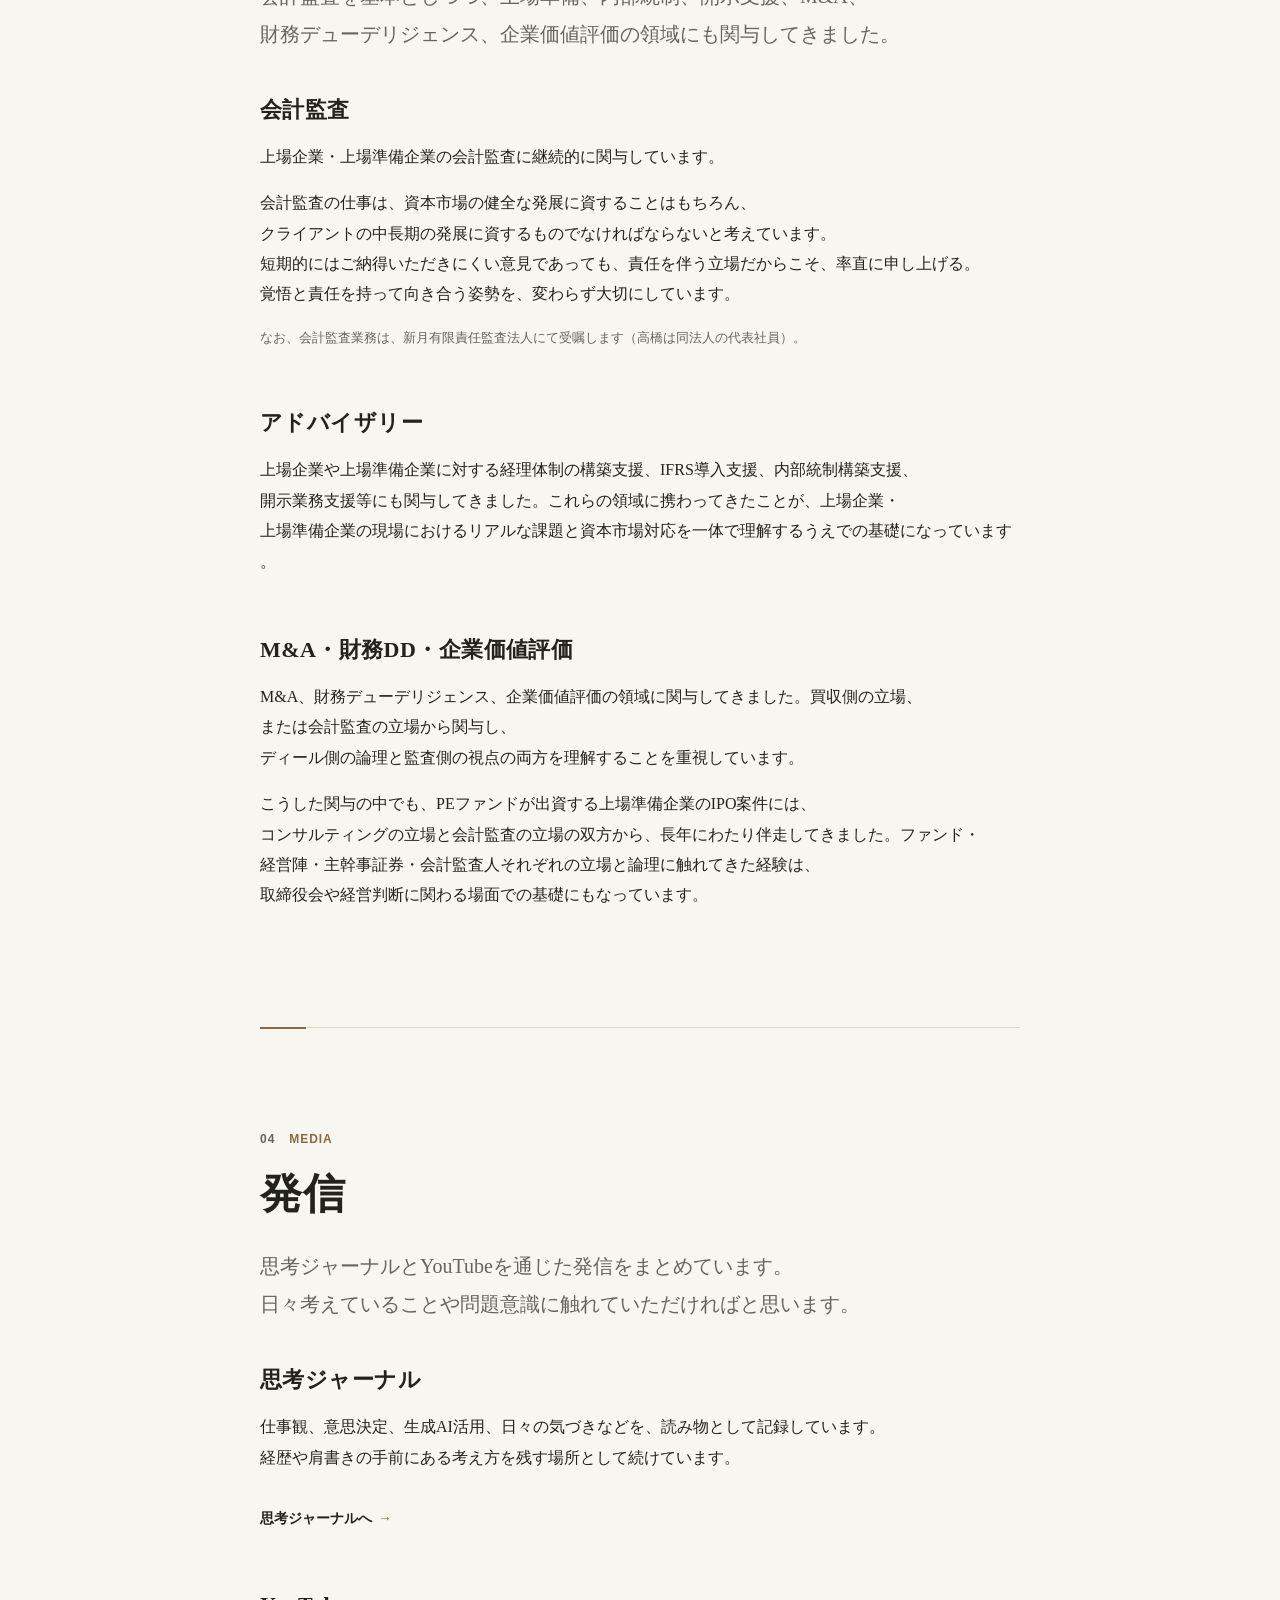
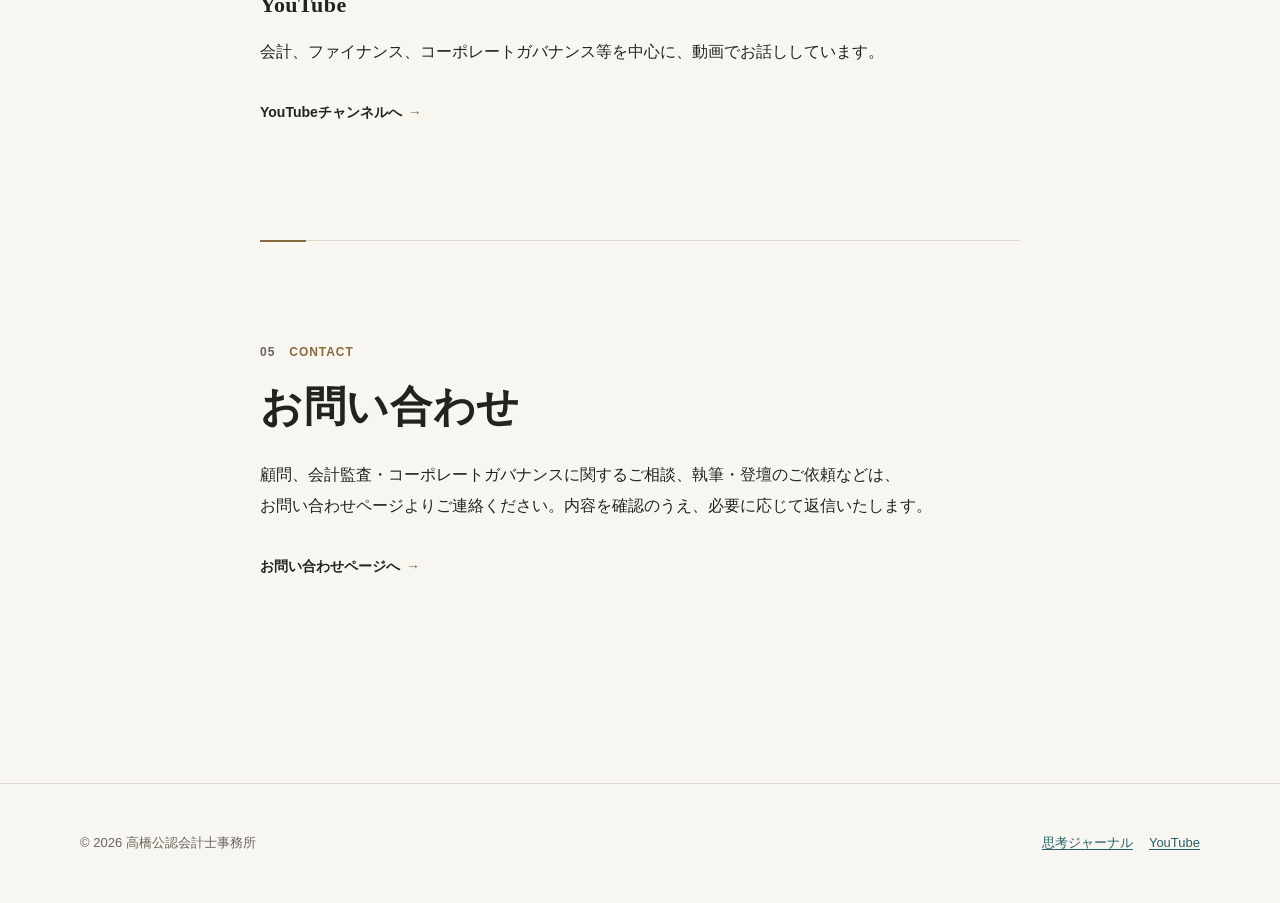
==== commit a0263b8e: "トップページにメリハリを追加（引用強調・章番号・経歴の年表化） - 「知りながら害をなすな。」をプルクオート化（文言は不変更） - 各章に章番号(01〜05)と章の起点マークを追加、章間の余白を拡大 " ====
--- a/index.html
+++ b/index.html
@@ -151,17 +151,15 @@
 
       <div class="subsection">
         <h3 class="subsection-title">主な経歴</h3>
-        <table class="data-table">
-          <tbody>
-            <tr><th>2003年10月〜2010年12月</th><td>新日本監査法人（現 EY新日本有限責任監査法人）に在籍</td></tr>
-            <tr><th>2011年2月〜2012年10月</th><td>株式会社GTM総研に在籍</td></tr>
-            <tr><th>2012年11月〜現在</th><td>高橋公認会計士事務所設立</td></tr>
-            <tr><th>2014年6月〜2024年6月</th><td>東洋機械金属株式会社（現 TOYOイノベックス株式会社）社外監査役</td></tr>
-            <tr><th>2017年4月〜現在</th><td>同志社大学 技術・企業・国際競争力研究センター 共同研究員</td></tr>
-            <tr><th>2020年6月〜現在</th><td>株式会社サカイ引越センター 社外取締役（監査等委員）</td></tr>
-            <tr><th>2021年12月〜現在</th><td>新月有限責任監査法人 代表社員</td></tr>
-          </tbody>
-        </table>
+        <ol class="timeline">
+          <li><span class="timeline-date">2003年10月〜2010年12月</span><span class="timeline-text">新日本監査法人（現 EY新日本有限責任監査法人）に在籍</span></li>
+          <li><span class="timeline-date">2011年2月〜2012年10月</span><span class="timeline-text">株式会社GTM総研に在籍</span></li>
+          <li><span class="timeline-date">2012年11月〜現在</span><span class="timeline-text">高橋公認会計士事務所設立</span></li>
+          <li><span class="timeline-date">2014年6月〜2024年6月</span><span class="timeline-text">東洋機械金属株式会社（現 TOYOイノベックス株式会社）社外監査役</span></li>
+          <li><span class="timeline-date">2017年4月〜現在</span><span class="timeline-text">同志社大学 技術・企業・国際競争力研究センター 共同研究員</span></li>
+          <li><span class="timeline-date">2020年6月〜現在</span><span class="timeline-text">株式会社サカイ引越センター 社外取締役（監査等委員）</span></li>
+          <li><span class="timeline-date">2021年12月〜現在</span><span class="timeline-text">新月有限責任監査法人 代表社員</span></li>
+        </ol>
       </div>
 
       <div class="subsection">
@@ -175,7 +173,7 @@
       <div class="subsection">
         <h3 class="subsection-title">仕事で大切にしていること</h3>
         <p>仕事に向き合うとき、自分の中で繰り返し立ち返る言葉があります。</p>
-        <p>知りながら害をなすな。</p>
+        <p class="pullquote">知りながら害をなすな。</p>
         <p>会計監査もアドバイザリーも、目の前の数字や形式を整えるためだけの仕事ではないと考えています。クライアントの中長期の発展、そして資本市場の健全な発展に資するものでなければならない。短期的にはご納得いただきにくい意見であっても、責任を伴う立場だからこそ、率直に申し上げる。それが、変わらず大切にしてきたことです。</p>
         <p>取締役会の場でも同じです。形式的なチェックや決議承認の積み重ねではなく、取締役会が実質的に機能するために何を議論すべきかを考える。コーポレートガバナンス・コードの制定・改訂、資本コストを意識した経営への移行という流れの中で、議論の質そのものが問われる時代になりました。短期的に分かりやすい結論よりも、5年後・10年後の経営を見据えた論点を率直にお伝えする。これは、会計監査の現場で培ってきた姿勢と、根のところで通じています。</p>
         <p>もうひとつ、近年強く意識していることがあります。2024年後半から生成AIを自分の業務に取り入れ始め、いまも日々検証を続けています。会計監査、アドバイザリー、研修・講演など、日常の業務のさまざまな場面で試行錯誤を重ねているところです。専門家を名乗るつもりはありませんが、自ら触り続けています。</p>
--- a/assets/css/styles.css
+++ b/assets/css/styles.css
@@ -137,6 +137,7 @@
 
 .page-main {
   padding: clamp(44px, 7vw, 92px) var(--gutter);
+  counter-reset: section;
 }
 
 .hero {
@@ -229,8 +230,77 @@
 }
 
 .section-block {
-  padding-block: clamp(48px, 7vw, 86px);
+  position: relative;
+  padding-block: clamp(54px, 8vw, 100px);
   border-top: 1px solid var(--border);
+  counter-increment: section;
+}
+
+/* 章の起点マーク：左罫線モチーフを横に転用した短い金色のアクセント */
+.section-block::before {
+  content: "";
+  position: absolute;
+  top: -1px;
+  left: 0;
+  width: 46px;
+  height: 2px;
+  background: var(--accent);
+}
+
+/* 章番号：01 02 … 索引のように静かにリズムを刻む */
+.section-block > .eyebrow {
+  display: flex;
+  align-items: baseline;
+  gap: 14px;
+}
+
+.section-block > .eyebrow::before {
+  content: counter(section, decimal-leading-zero);
+  color: var(--muted);
+  font-variant-numeric: tabular-nums;
+  font-feature-settings: "tnum";
+}
+
+/* 主な経歴：平坦な表 → 縦の年表（節目が一目で分かる） */
+.timeline {
+  margin: 26px 0 0;
+  padding: 0;
+  list-style: none;
+}
+
+.timeline li {
+  position: relative;
+  padding: 0 0 24px 28px;
+  border-left: 1px solid var(--border);
+}
+
+.timeline li:last-child {
+  padding-bottom: 2px;
+}
+
+.timeline li::before {
+  content: "";
+  position: absolute;
+  left: -4px;
+  top: 7px;
+  width: 8px;
+  height: 8px;
+  border-radius: 50%;
+  background: var(--accent);
+}
+
+.timeline-date {
+  display: block;
+  color: var(--muted);
+  font-family: var(--sans);
+  font-size: 13px;
+  font-weight: 700;
+  letter-spacing: 0.02em;
+}
+
+.timeline-text {
+  display: block;
+  margin-top: 5px;
 }
 
 .section-title {
@@ -421,6 +491,18 @@
   font-size: 13px;
 }
 
+.pullquote {
+  margin: clamp(40px, 6.5vw, 66px) 0;
+  padding: 6px 0 6px clamp(22px, 4vw, 34px);
+  border-left: 2px solid var(--accent);
+  color: var(--text);
+  font-family: var(--serif);
+  font-size: clamp(21px, 3vw, 30px);
+  font-weight: 700;
+  line-height: 1.75;
+  letter-spacing: 0.05em;
+}
+
 .button {
   display: inline-block;
   width: fit-content;
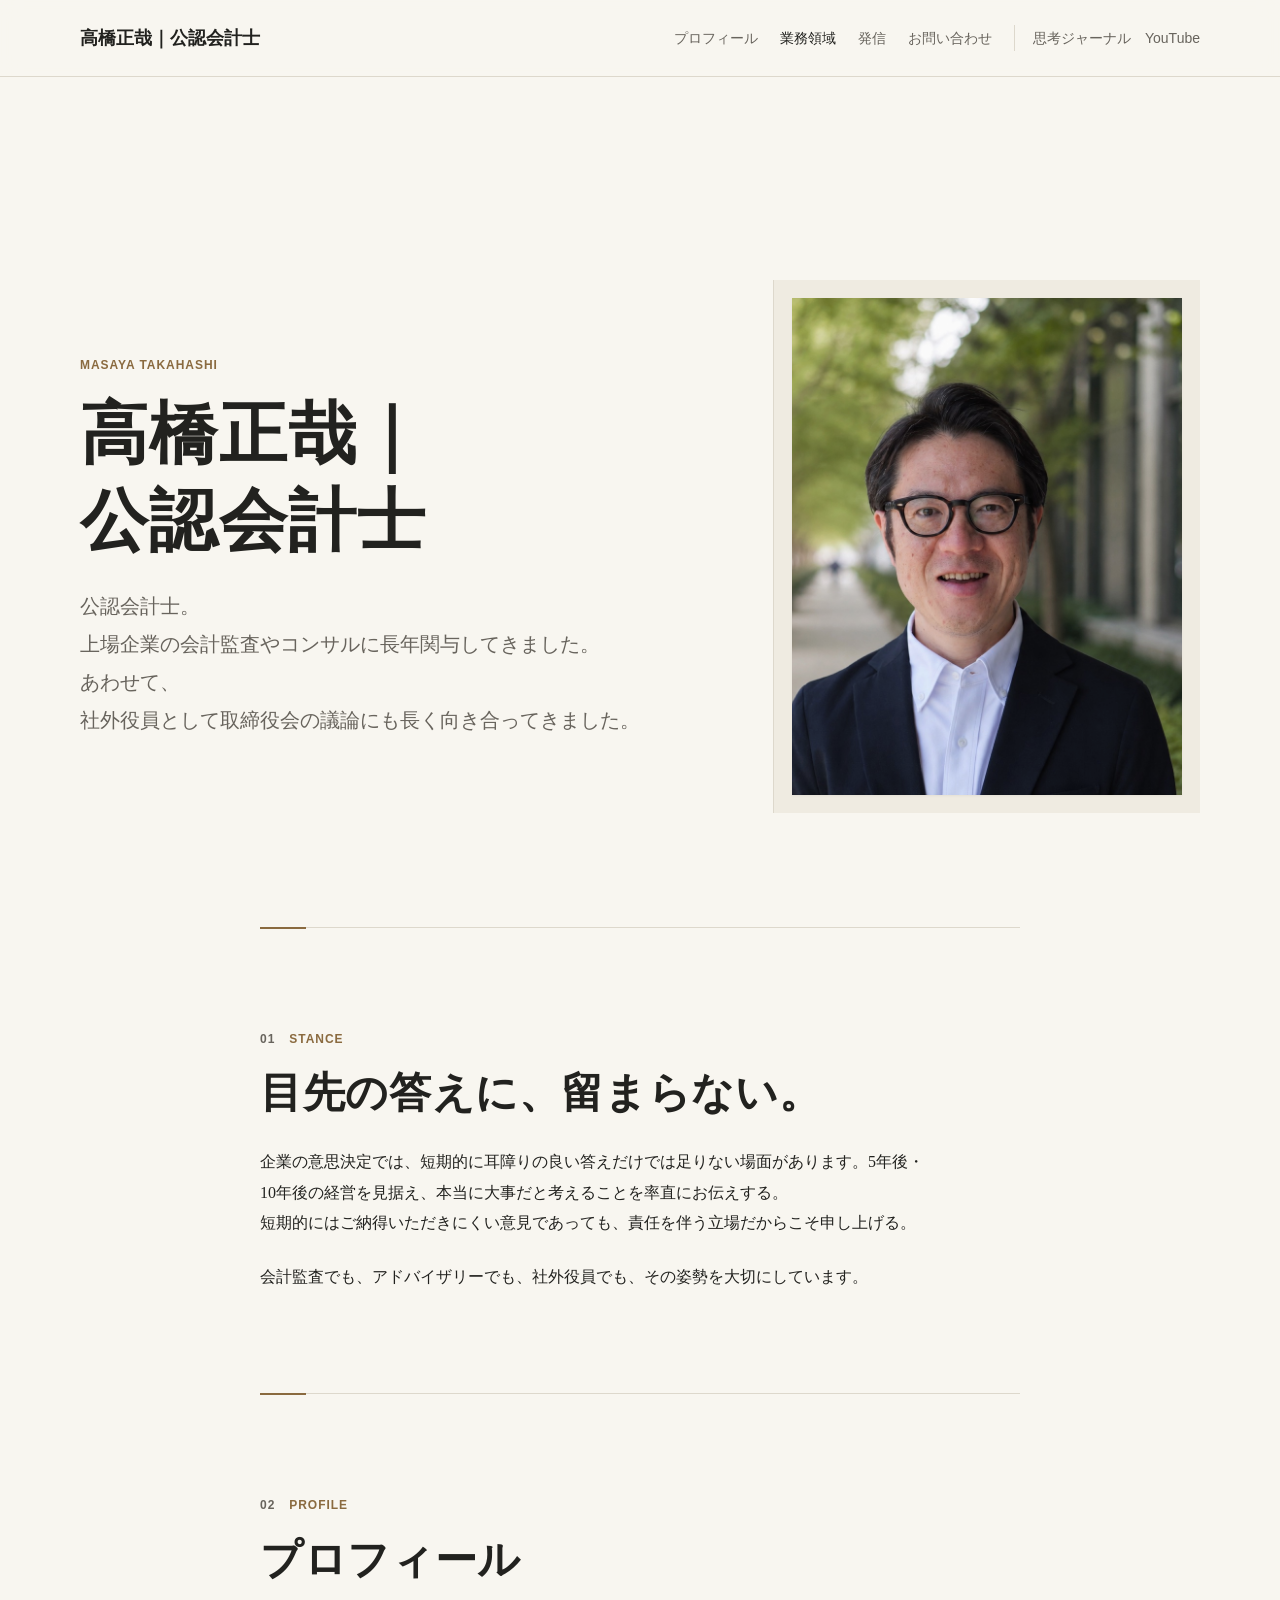
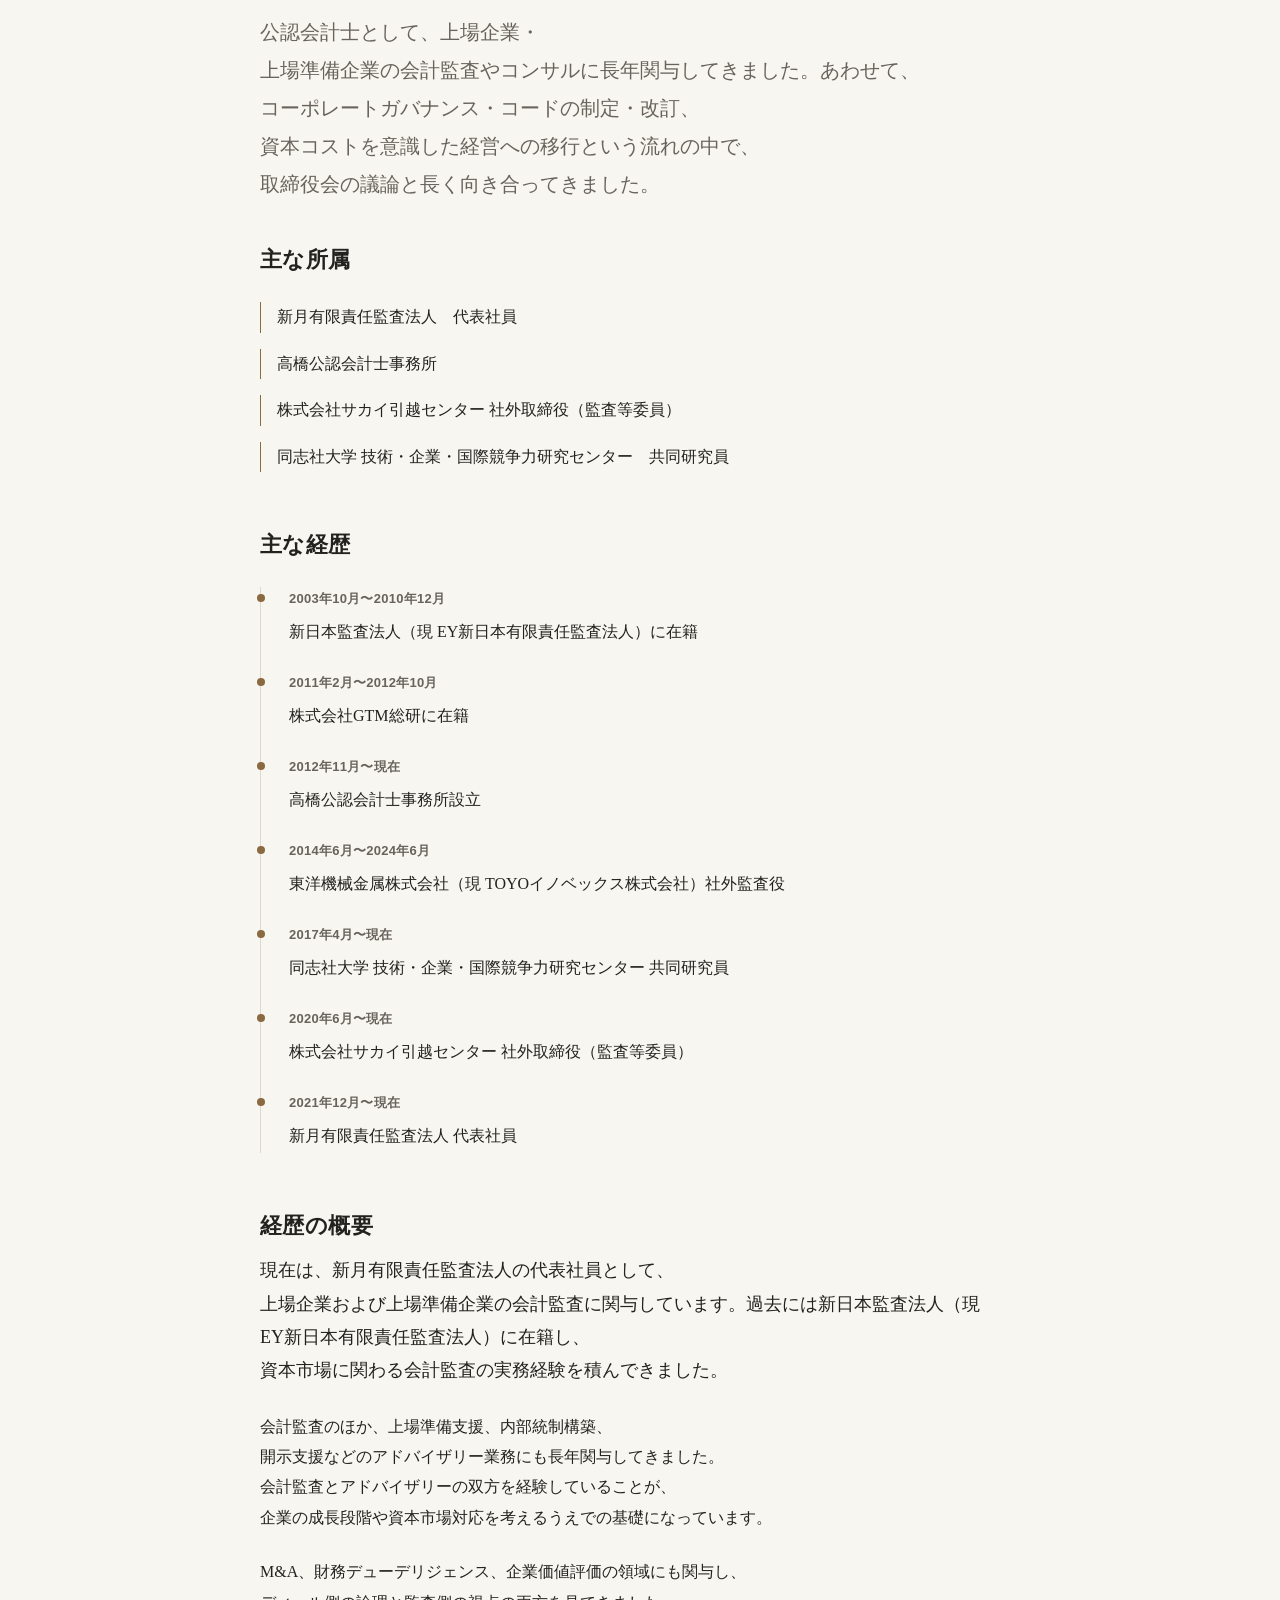
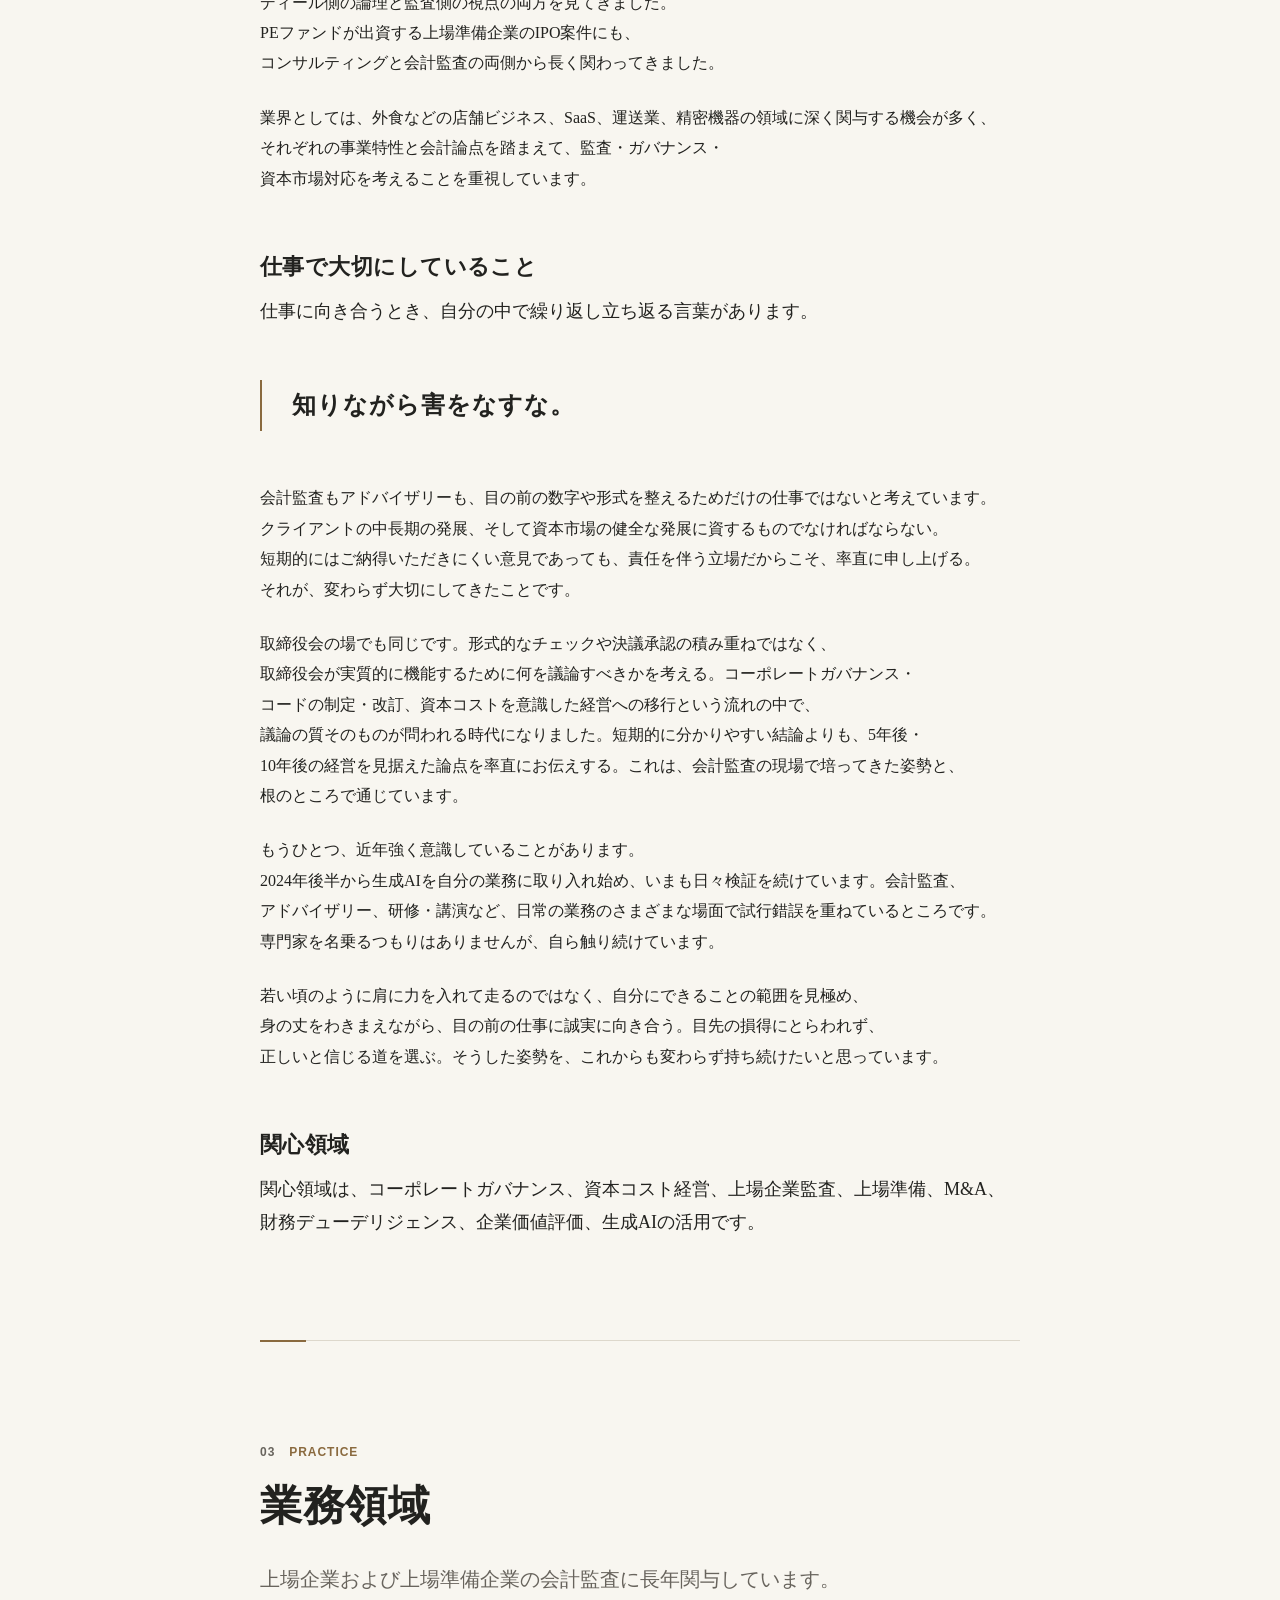
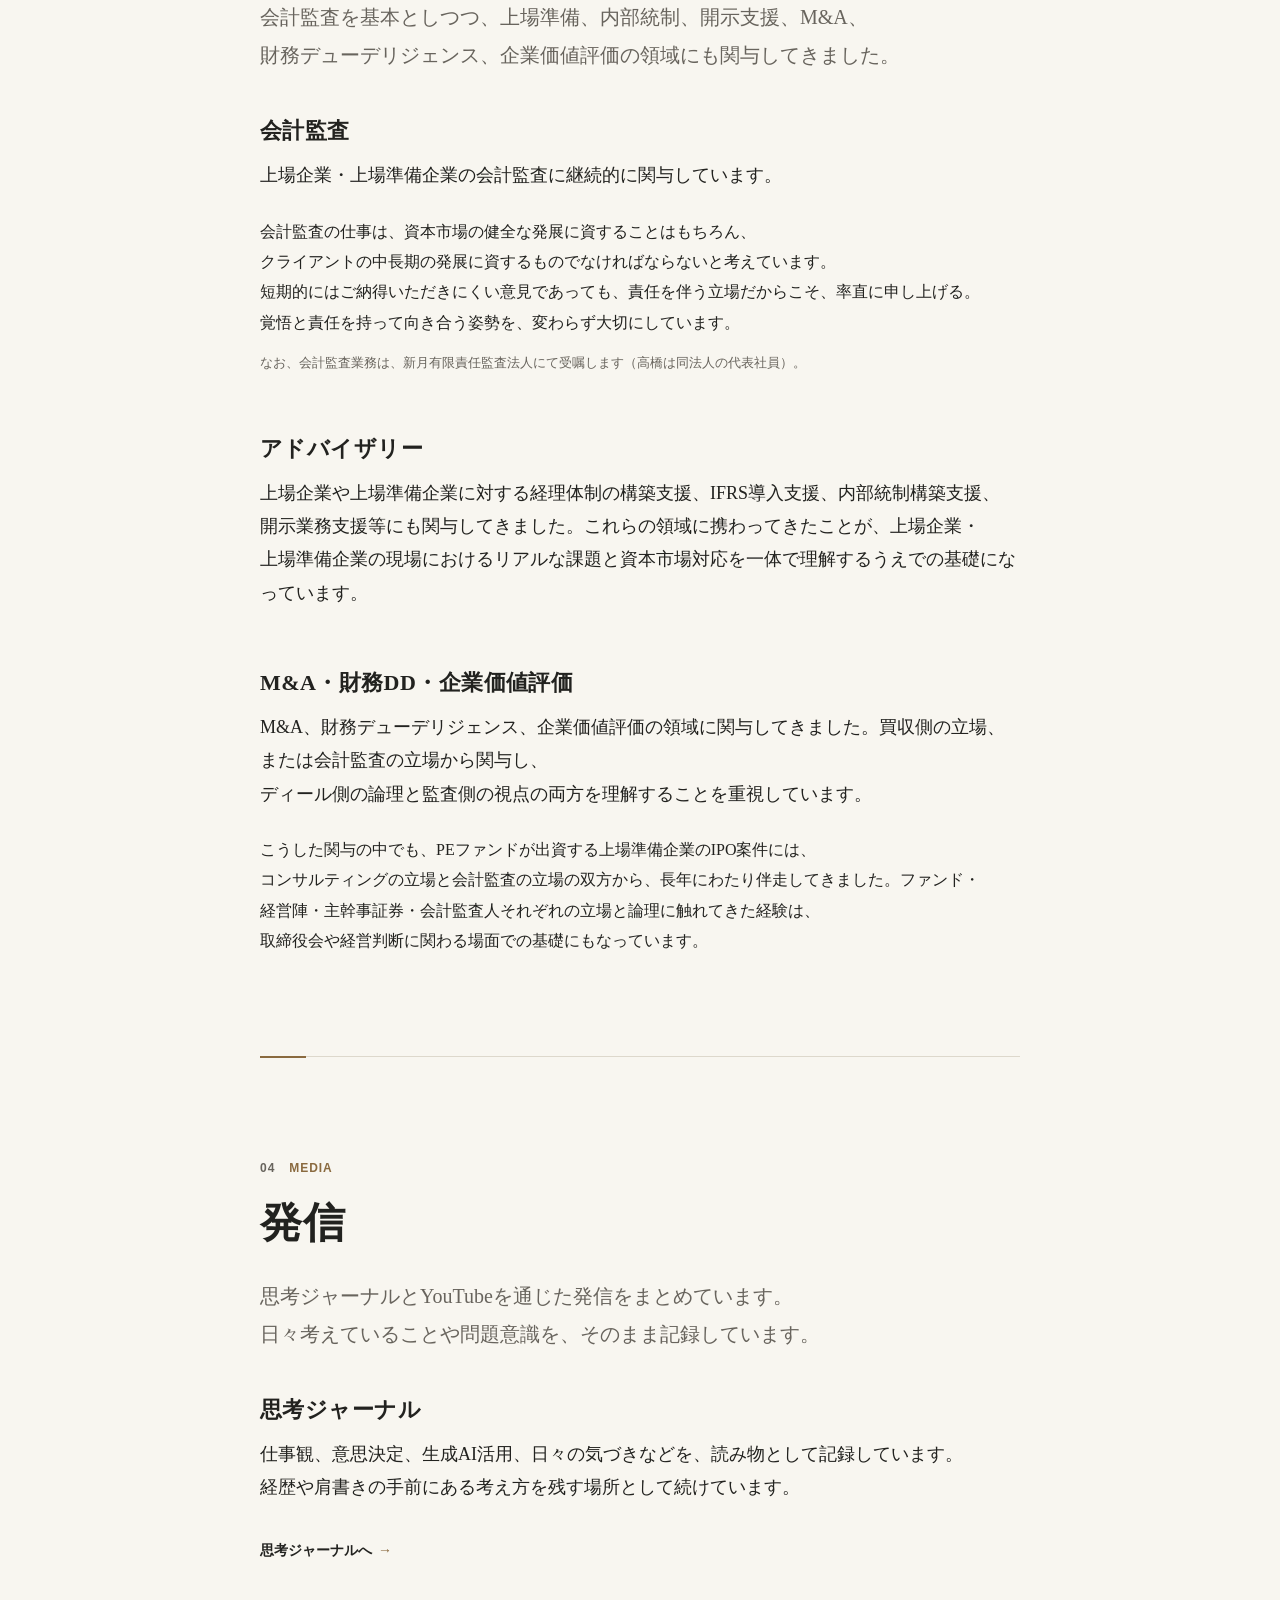
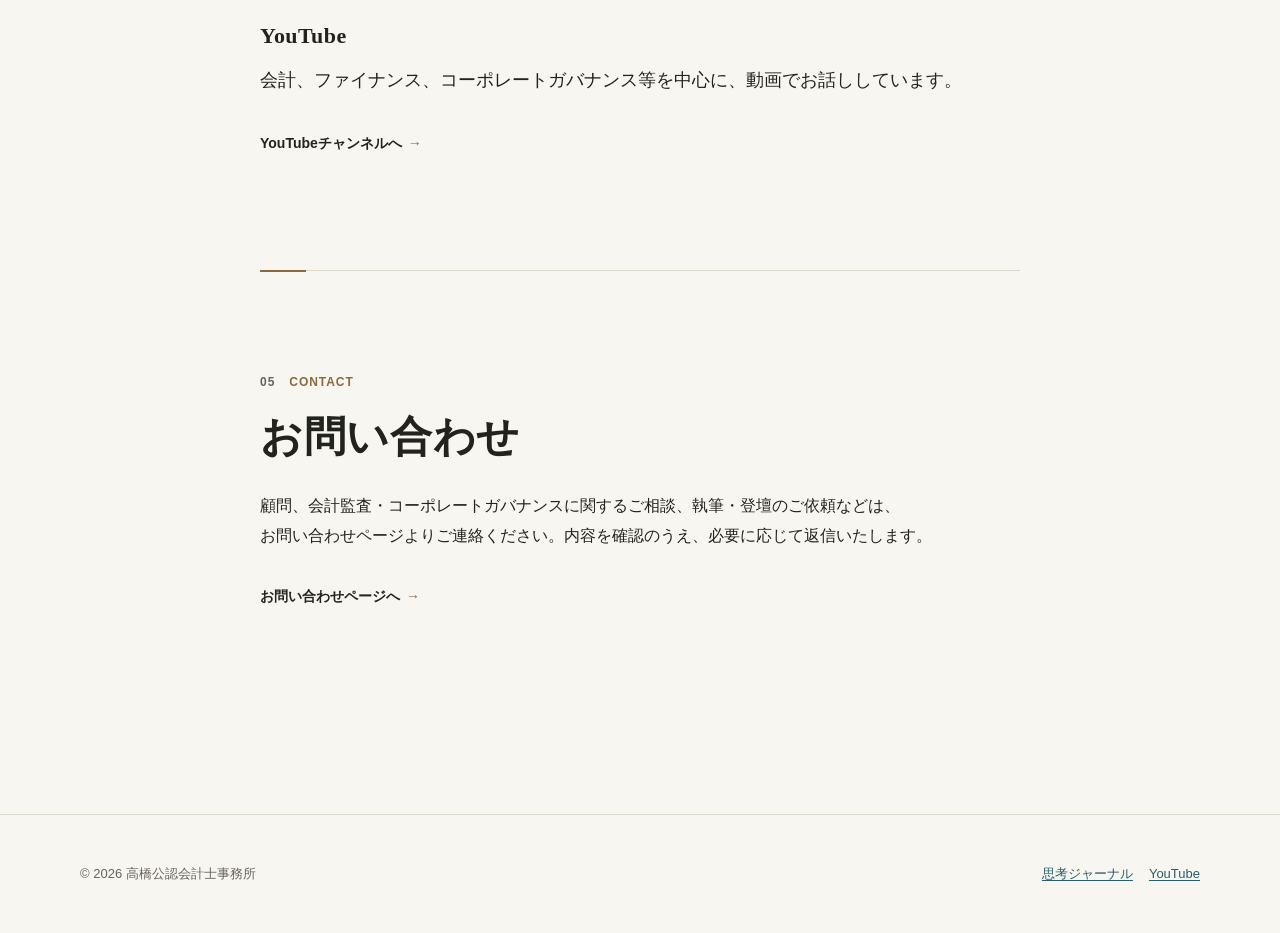
==== commit 822a78e8: "メリハリ微調整：引用を縮小・本文の余白最適化・発信導入文を修正 - プルクオートの文字を縮小（最大30→24px）、上下余白も控えめに - 本文段落間の余白を最適化、小見出し直後の導入文をわずかに強調" ====
--- a/index.html
+++ b/index.html
@@ -213,7 +213,7 @@
     <section class="section-block content-container page-section" id="media" aria-labelledby="media-title">
       <p class="eyebrow">Media</p>
       <h2 class="section-title" id="media-title">発信</h2>
-      <p class="lead">思考ジャーナルとYouTubeを通じた発信をまとめています。日々考えていることや問題意識に触れていただければと思います。</p>
+      <p class="lead">思考ジャーナルとYouTubeを通じた発信をまとめています。日々考えていることや問題意識を、そのまま記録しています。</p>
 
       <div class="subsection">
         <h3 class="subsection-title">思考ジャーナル</h3>
--- a/assets/css/styles.css
+++ b/assets/css/styles.css
@@ -492,15 +492,15 @@
 }
 
 .pullquote {
-  margin: clamp(40px, 6.5vw, 66px) 0;
-  padding: 6px 0 6px clamp(22px, 4vw, 34px);
+  margin: clamp(32px, 5vw, 52px) 0;
+  padding: 4px 0 4px clamp(20px, 3.4vw, 30px);
   border-left: 2px solid var(--accent);
   color: var(--text);
   font-family: var(--serif);
-  font-size: clamp(21px, 3vw, 30px);
-  font-weight: 700;
-  line-height: 1.75;
-  letter-spacing: 0.05em;
+  font-size: clamp(18px, 2.4vw, 24px);
+  font-weight: 700;
+  line-height: 1.8;
+  letter-spacing: 0.04em;
 }
 
 .button {
@@ -677,3 +677,28 @@
     scroll-margin-top: 168px;
   }
 }
+
+/* --- 文章が続く箇所のメリハリ（文字組みのみ／写真・装飾なし） --- */
+/* (1) 段落間の余白を最適化：本文の無名段落だけが対象（.lead/.note/.link-row/.pullquote 等は除外） */
+.content-container p:not([class]) {
+  margin: 1.5em 0 0;
+}
+
+/* (2) 各トピックの導入の一文を少しだけ大きく＝読み始めの足がかりを作る */
+.subsection-title + p {
+  font-size: clamp(16.5px, 1.7vw, 18px);
+  line-height: 1.85;
+  color: var(--text);
+}
+
+/* 見出し直後の最初の段落は詰めて、見出しと一体に見せる（後勝ちで margin-top を打ち消す） */
+.section-title + p:not([class]),
+.subsection-title + p:not([class]) {
+  margin-top: 0;
+}
+
+@media (max-width: 520px) {
+  .content-container p:not([class]) {
+    margin-top: 1.4em;
+  }
+}
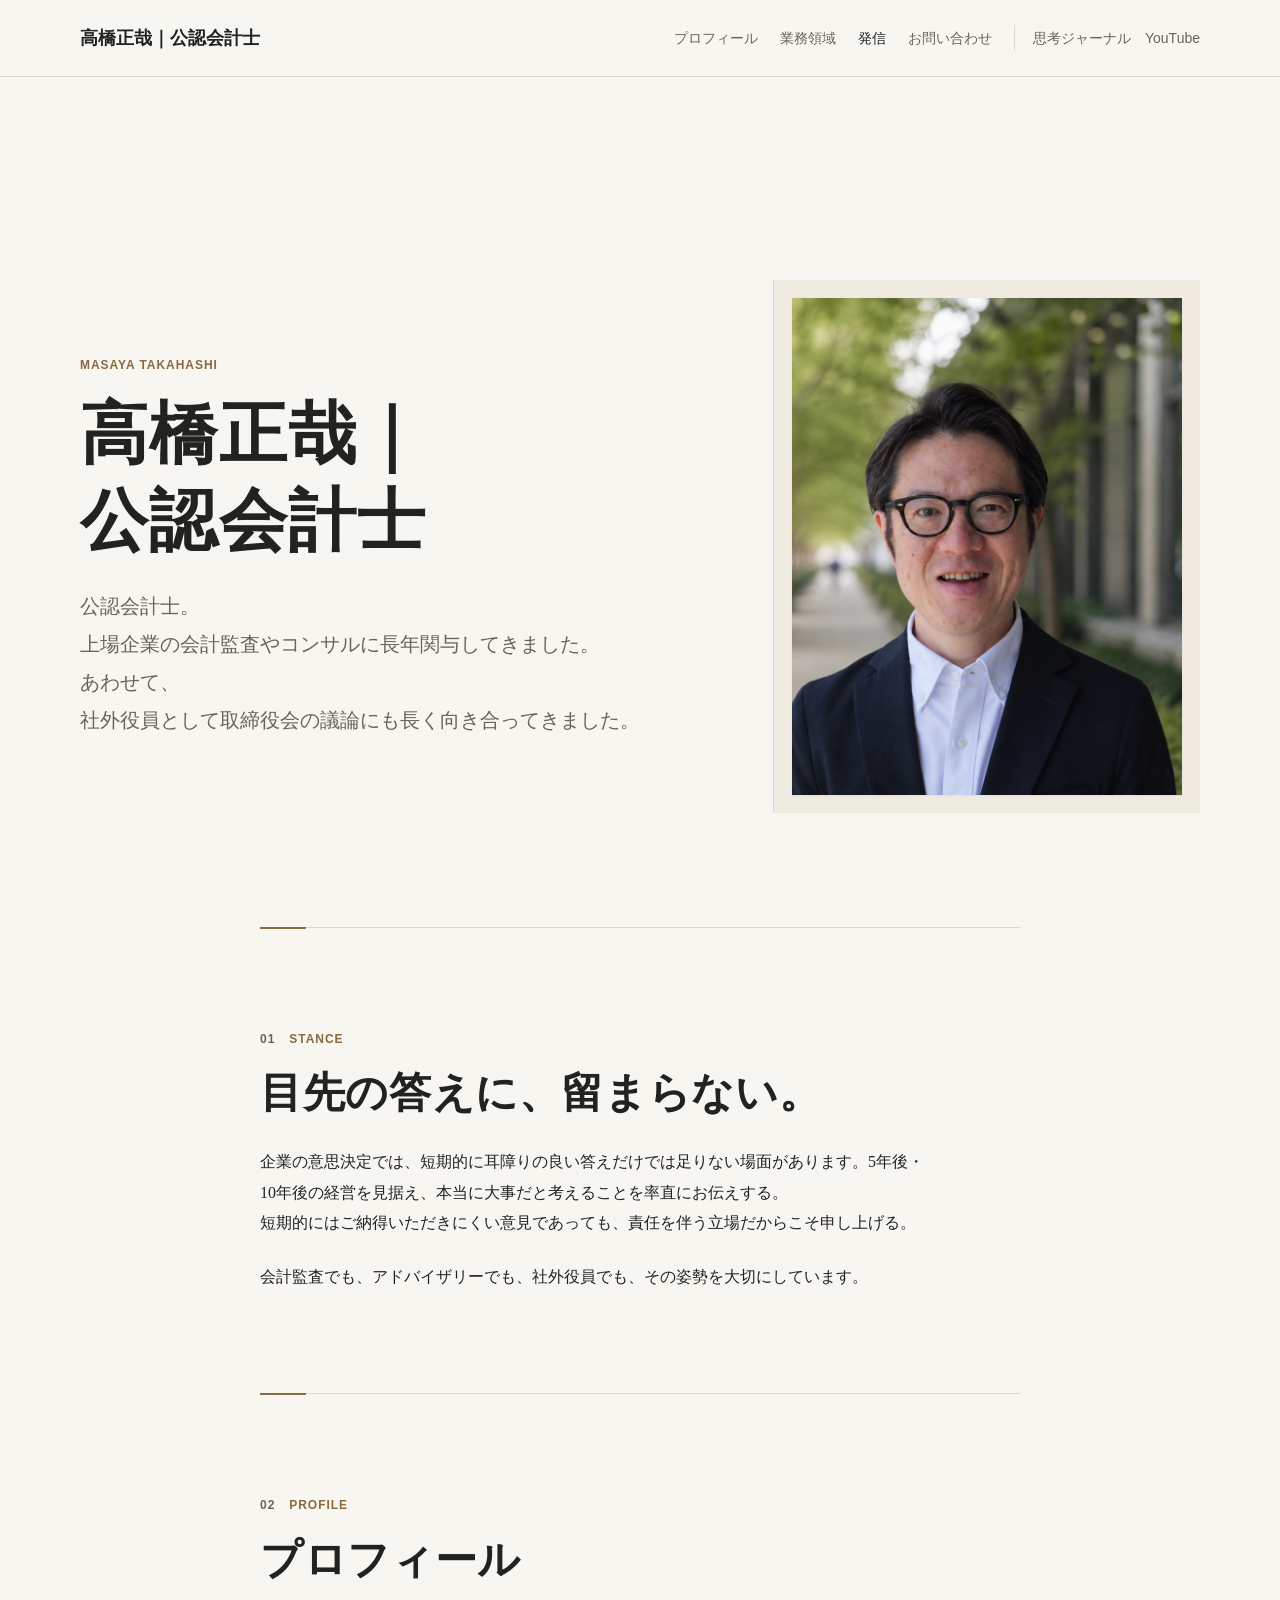
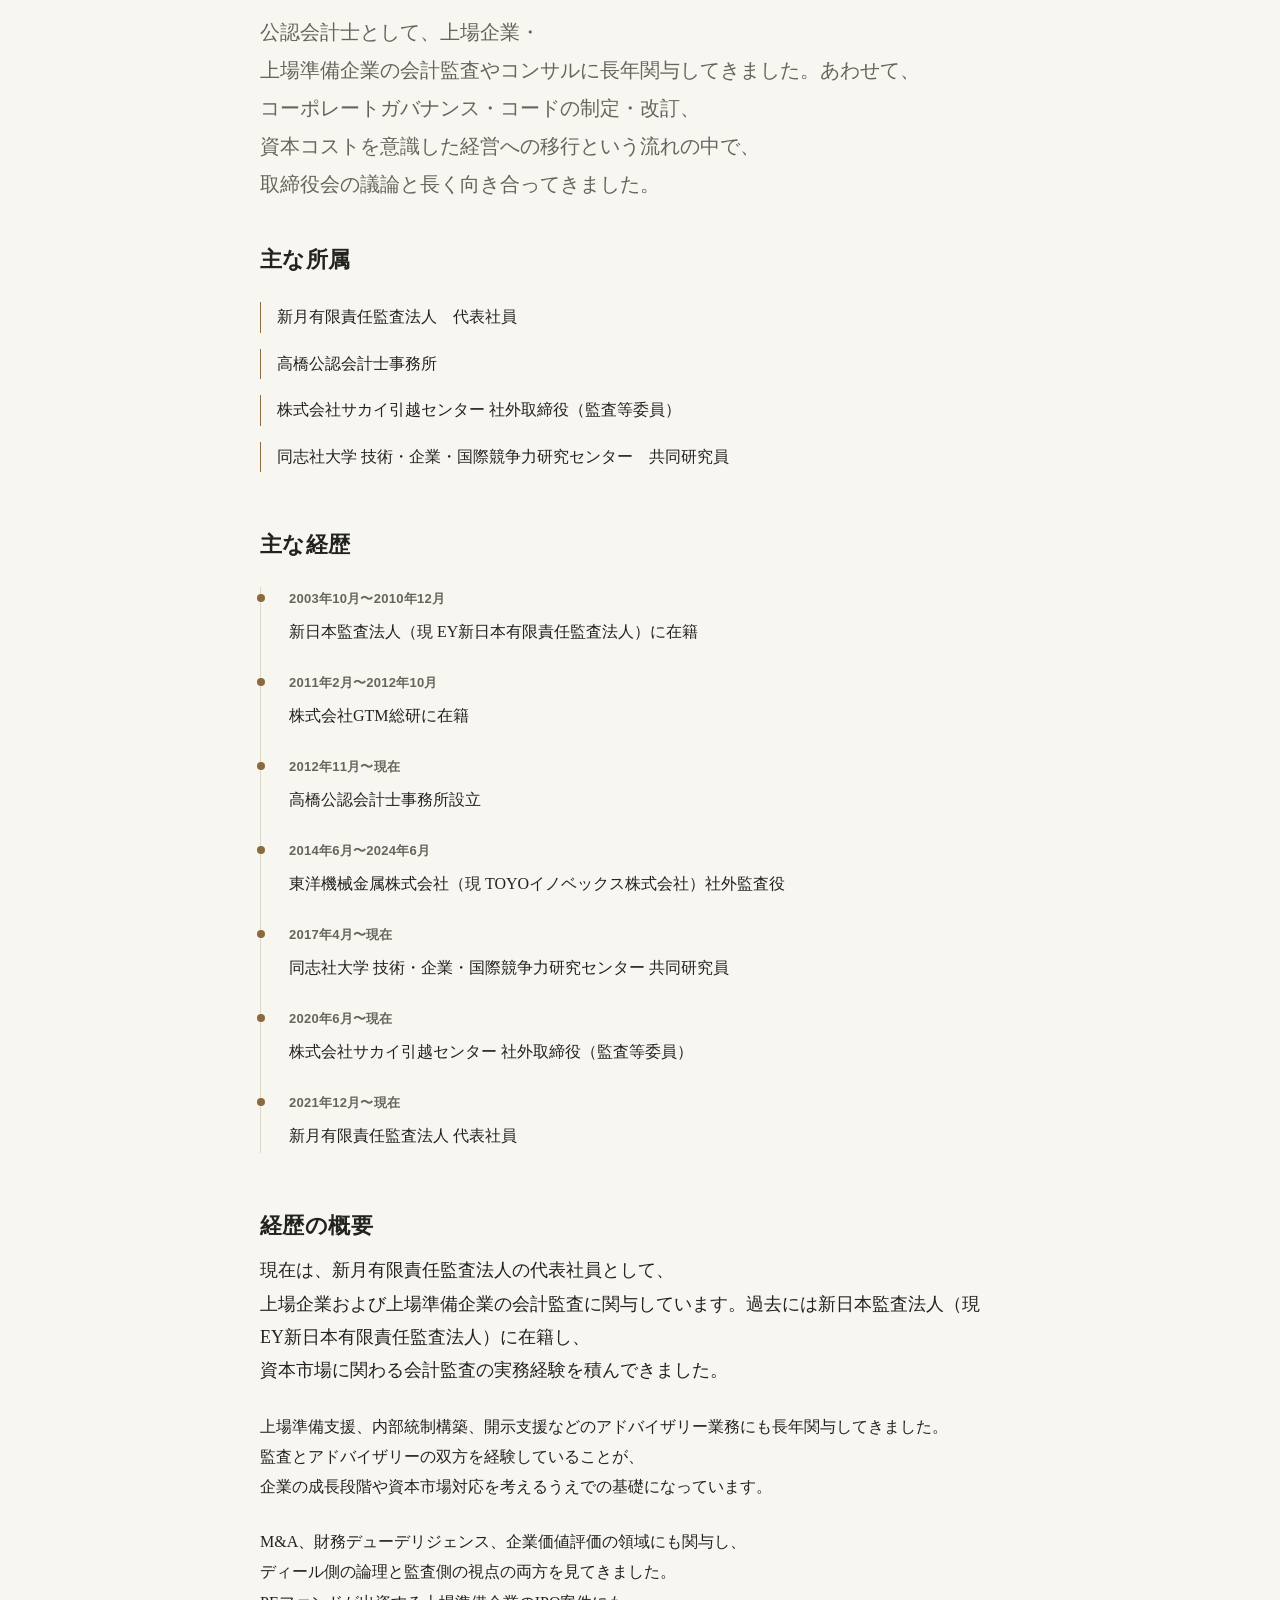
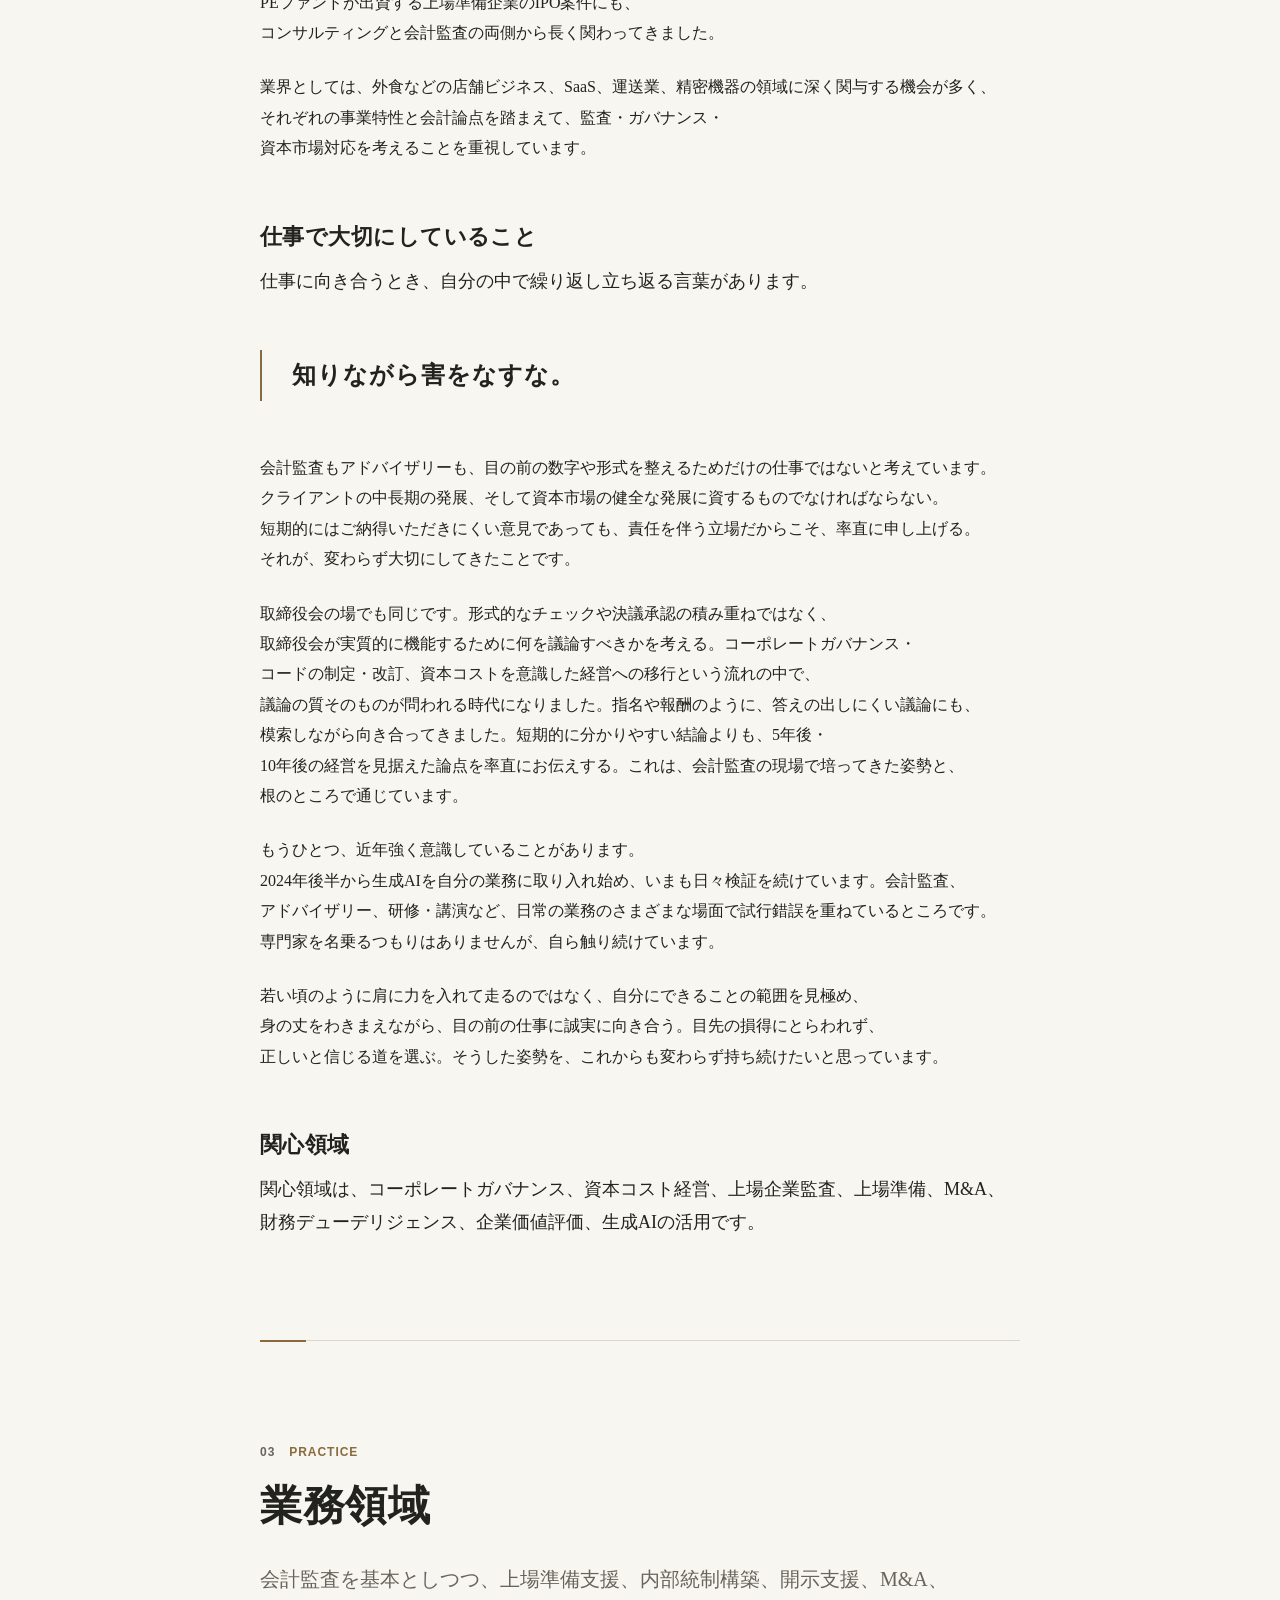
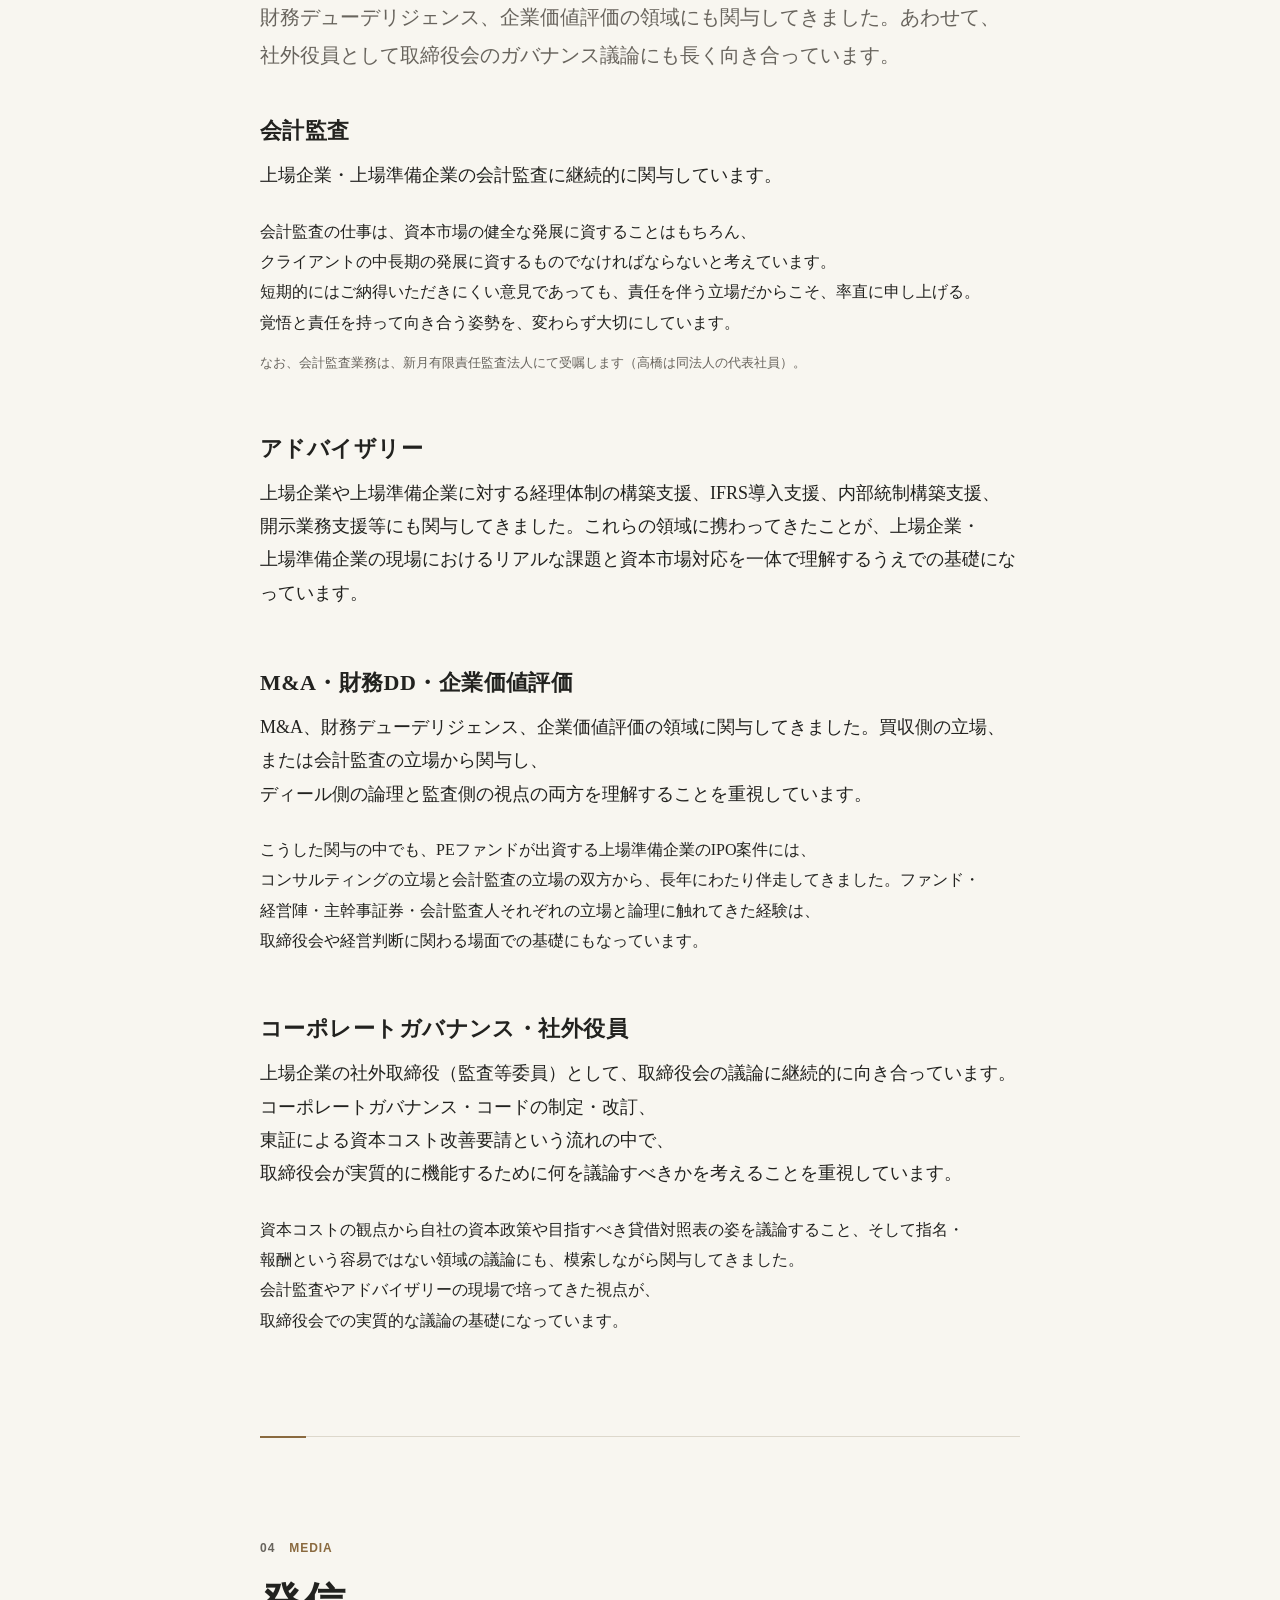
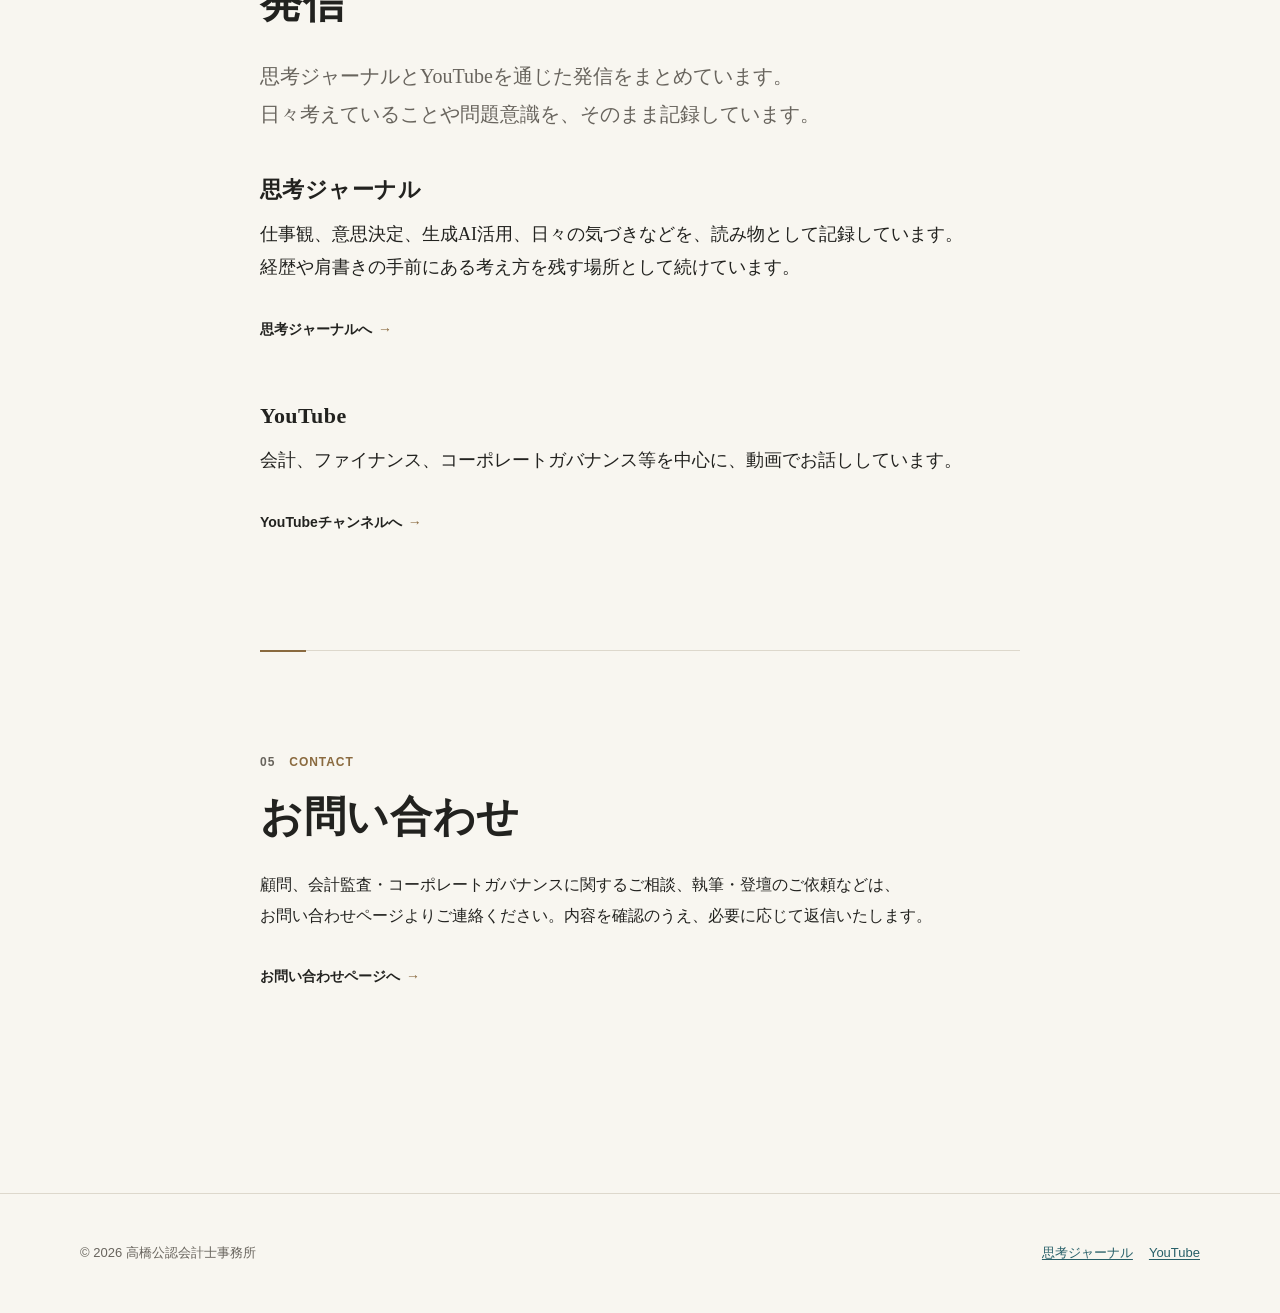
==== commit 34eaf8bc: "社外役員の観点を多面展開し、監査経歴の繰り返しを削減 - 業務領域リードから「上場企業および上場準備企業の会計監査に長年関与」を削除し社外役員言及を追加 - 経歴の概要の「会計監査と〜の双方」を「監査" ====
--- a/index.html
+++ b/index.html
@@ -31,7 +31,10 @@
   <meta name="twitter:image" content="https://www.cpa-tm.com/assets/img/ogp-default.jpg">
   <meta name="twitter:image:alt" content="高橋正哉｜公認会計士／監査法人代表社員">
   <link rel="canonical" href="https://www.cpa-tm.com/">
-  <link rel="icon" href="assets/img/favicon.svg" type="image/svg+xml">
+  <link rel="icon" href="/assets/img/favicon.svg" type="image/svg+xml">
+  <link rel="icon" type="image/png" sizes="32x32" href="/assets/img/favicon-32.png">
+  <link rel="icon" type="image/png" sizes="192x192" href="/assets/img/favicon-192.png">
+  <link rel="apple-touch-icon" href="/assets/img/apple-touch-icon.png">
   <link rel="stylesheet" href="assets/css/styles.css">
   <title>高橋正哉｜公認会計士</title>
   <script type="application/ld+json">
@@ -165,7 +168,7 @@
       <div class="subsection">
         <h3 class="subsection-title">経歴の概要</h3>
         <p>現在は、新月有限責任監査法人の代表社員として、上場企業および上場準備企業の会計監査に関与しています。過去には新日本監査法人（現 EY新日本有限責任監査法人）に在籍し、資本市場に関わる会計監査の実務経験を積んできました。</p>
-        <p>会計監査のほか、上場準備支援、内部統制構築、開示支援などのアドバイザリー業務にも長年関与してきました。会計監査とアドバイザリーの双方を経験していることが、企業の成長段階や資本市場対応を考えるうえでの基礎になっています。</p>
+        <p>上場準備支援、内部統制構築、開示支援などのアドバイザリー業務にも長年関与してきました。監査とアドバイザリーの双方を経験していることが、企業の成長段階や資本市場対応を考えるうえでの基礎になっています。</p>
         <p>M&A、財務デューデリジェンス、企業価値評価の領域にも関与し、ディール側の論理と監査側の視点の両方を見てきました。PEファンドが出資する上場準備企業のIPO案件にも、コンサルティングと会計監査の両側から長く関わってきました。</p>
         <p>業界としては、外食などの店舗ビジネス、SaaS、運送業、精密機器の領域に深く関与する機会が多く、それぞれの事業特性と会計論点を踏まえて、監査・ガバナンス・資本市場対応を考えることを重視しています。</p>
       </div>
@@ -175,7 +178,7 @@
         <p>仕事に向き合うとき、自分の中で繰り返し立ち返る言葉があります。</p>
         <p class="pullquote">知りながら害をなすな。</p>
         <p>会計監査もアドバイザリーも、目の前の数字や形式を整えるためだけの仕事ではないと考えています。クライアントの中長期の発展、そして資本市場の健全な発展に資するものでなければならない。短期的にはご納得いただきにくい意見であっても、責任を伴う立場だからこそ、率直に申し上げる。それが、変わらず大切にしてきたことです。</p>
-        <p>取締役会の場でも同じです。形式的なチェックや決議承認の積み重ねではなく、取締役会が実質的に機能するために何を議論すべきかを考える。コーポレートガバナンス・コードの制定・改訂、資本コストを意識した経営への移行という流れの中で、議論の質そのものが問われる時代になりました。短期的に分かりやすい結論よりも、5年後・10年後の経営を見据えた論点を率直にお伝えする。これは、会計監査の現場で培ってきた姿勢と、根のところで通じています。</p>
+        <p>取締役会の場でも同じです。形式的なチェックや決議承認の積み重ねではなく、取締役会が実質的に機能するために何を議論すべきかを考える。コーポレートガバナンス・コードの制定・改訂、資本コストを意識した経営への移行という流れの中で、議論の質そのものが問われる時代になりました。指名や報酬のように、答えの出しにくい議論にも、模索しながら向き合ってきました。短期的に分かりやすい結論よりも、5年後・10年後の経営を見据えた論点を率直にお伝えする。これは、会計監査の現場で培ってきた姿勢と、根のところで通じています。</p>
         <p>もうひとつ、近年強く意識していることがあります。2024年後半から生成AIを自分の業務に取り入れ始め、いまも日々検証を続けています。会計監査、アドバイザリー、研修・講演など、日常の業務のさまざまな場面で試行錯誤を重ねているところです。専門家を名乗るつもりはありませんが、自ら触り続けています。</p>
         <p>若い頃のように肩に力を入れて走るのではなく、自分にできることの範囲を見極め、身の丈をわきまえながら、目の前の仕事に誠実に向き合う。目先の損得にとらわれず、正しいと信じる道を選ぶ。そうした姿勢を、これからも変わらず持ち続けたいと思っています。</p>
       </div>
@@ -189,7 +192,7 @@
     <section class="section-block content-container page-section" id="practice" aria-labelledby="practice-title">
       <p class="eyebrow">Practice</p>
       <h2 class="section-title" id="practice-title">業務領域</h2>
-      <p class="lead">上場企業および上場準備企業の会計監査に長年関与しています。会計監査を基本としつつ、上場準備、内部統制、開示支援、M&A、財務デューデリジェンス、企業価値評価の領域にも関与してきました。</p>
+      <p class="lead">会計監査を基本としつつ、上場準備支援、内部統制構築、開示支援、M&A、財務デューデリジェンス、企業価値評価の領域にも関与してきました。あわせて、社外役員として取締役会のガバナンス議論にも長く向き合っています。</p>
 
       <div class="subsection">
         <h3 class="subsection-title">会計監査</h3>
@@ -207,6 +210,12 @@
         <h3 class="subsection-title">M&A・財務DD・企業価値評価</h3>
         <p>M&A、財務デューデリジェンス、企業価値評価の領域に関与してきました。買収側の立場、または会計監査の立場から関与し、ディール側の論理と監査側の視点の両方を理解することを重視しています。</p>
         <p>こうした関与の中でも、PEファンドが出資する上場準備企業のIPO案件には、コンサルティングの立場と会計監査の立場の双方から、長年にわたり伴走してきました。ファンド・経営陣・主幹事証券・会計監査人それぞれの立場と論理に触れてきた経験は、取締役会や経営判断に関わる場面での基礎にもなっています。</p>
+      </div>
+
+      <div class="subsection">
+        <h3 class="subsection-title">コーポレートガバナンス・社外役員</h3>
+        <p>上場企業の社外取締役（監査等委員）として、取締役会の議論に継続的に向き合っています。コーポレートガバナンス・コードの制定・改訂、東証による資本コスト改善要請という流れの中で、取締役会が実質的に機能するために何を議論すべきかを考えることを重視しています。</p>
+        <p>資本コストの観点から自社の資本政策や目指すべき貸借対照表の姿を議論すること、そして指名・報酬という容易ではない領域の議論にも、模索しながら関与してきました。会計監査やアドバイザリーの現場で培ってきた視点が、取締役会での実質的な議論の基礎になっています。</p>
       </div>
     </section>
 
